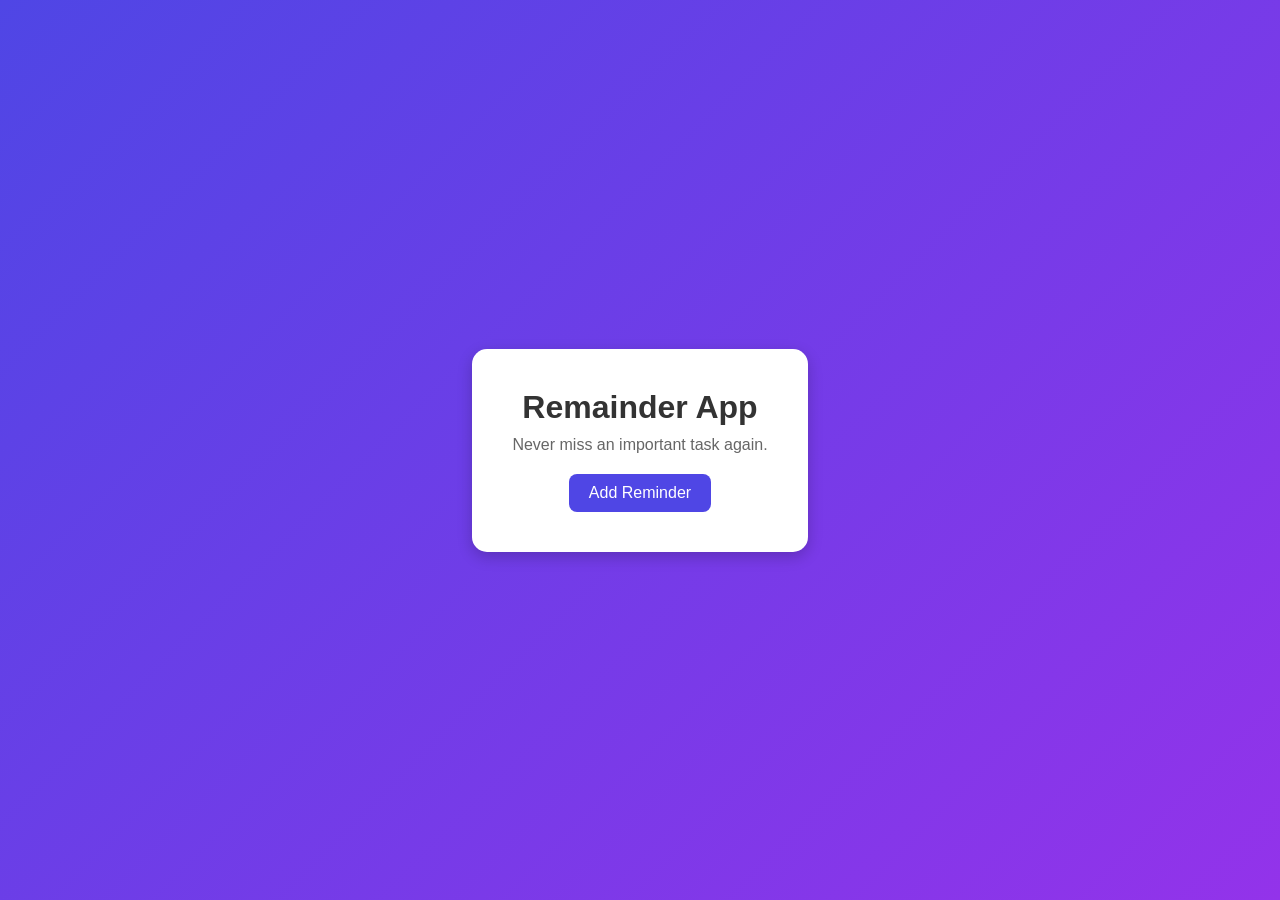
==== index.html @ 1c3fc657 "new:start" ====
<!DOCTYPE html>
<html lang="en">
<head>
    <meta charset="UTF-8">
    <meta name="viewport" content="width=device-width, initial-scale=1.0">
    <title>Remainder</title>
    <link rel="stylesheet" href="style.css">
</head>
<body>

    <div class="container">
        <h1>Remainder App</h1>
        <p>Never miss an important task again.</p>

        <button>Add Reminder</button>
    </div>

</body>
</html>
---- style.css ----
*{
    margin:0;
    padding:0;
    box-sizing:border-box;
    font-family:Arial, sans-serif;
}

body{
    height:100vh;
    display:flex;
    justify-content:center;
    align-items:center;
    background:linear-gradient(135deg,#4f46e5,#9333ea);
}

.container{
    text-align:center;
    background:white;
    padding:40px;
    border-radius:15px;
    box-shadow:0 5px 15px rgba(0,0,0,0.2);
}

h1{
    color:#333;
    margin-bottom:10px;
}

p{
    color:#666;
    margin-bottom:20px;
}

button{
    padding:10px 20px;
    border:none;
    border-radius:8px;
    background:#4f46e5;
    color:white;
    cursor:pointer;
    font-size:16px;
}

button:hover{
    background:#3730a3;
}
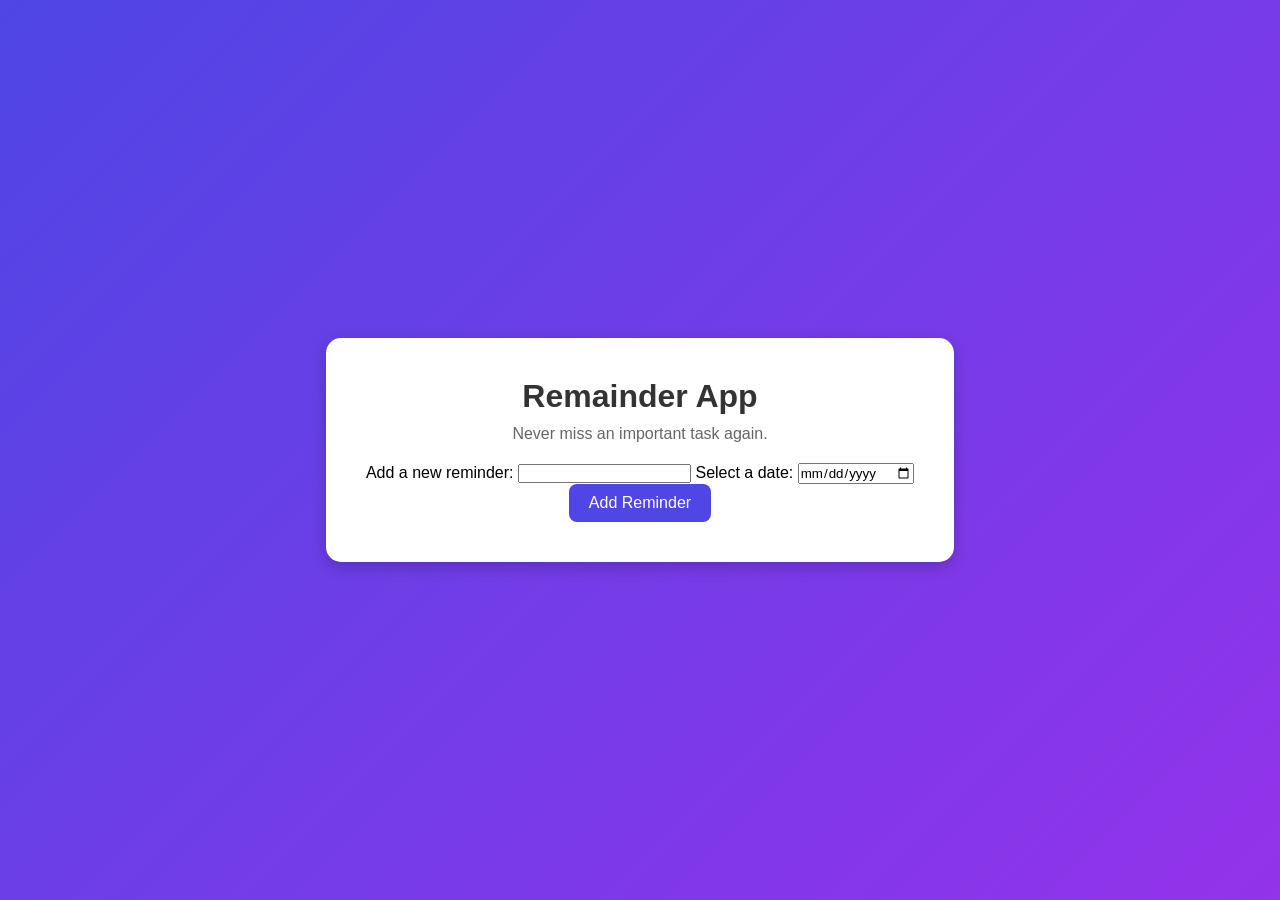
==== commit 26894cbf: "Added input  fields" ====
--- a/index.html
+++ b/index.html
@@ -11,6 +11,13 @@
     <div class="container">
         <h1>Remainder App</h1>
         <p>Never miss an important task again.</p>
+        <div class="input-container">
+            <label for="reminder">Add a new reminder:</label>
+            <input type="text">
+            <label for="date">Select a date:</label>
+            <input type="date">
+        </div>  
+
 
         <button>Add Reminder</button>
     </div>
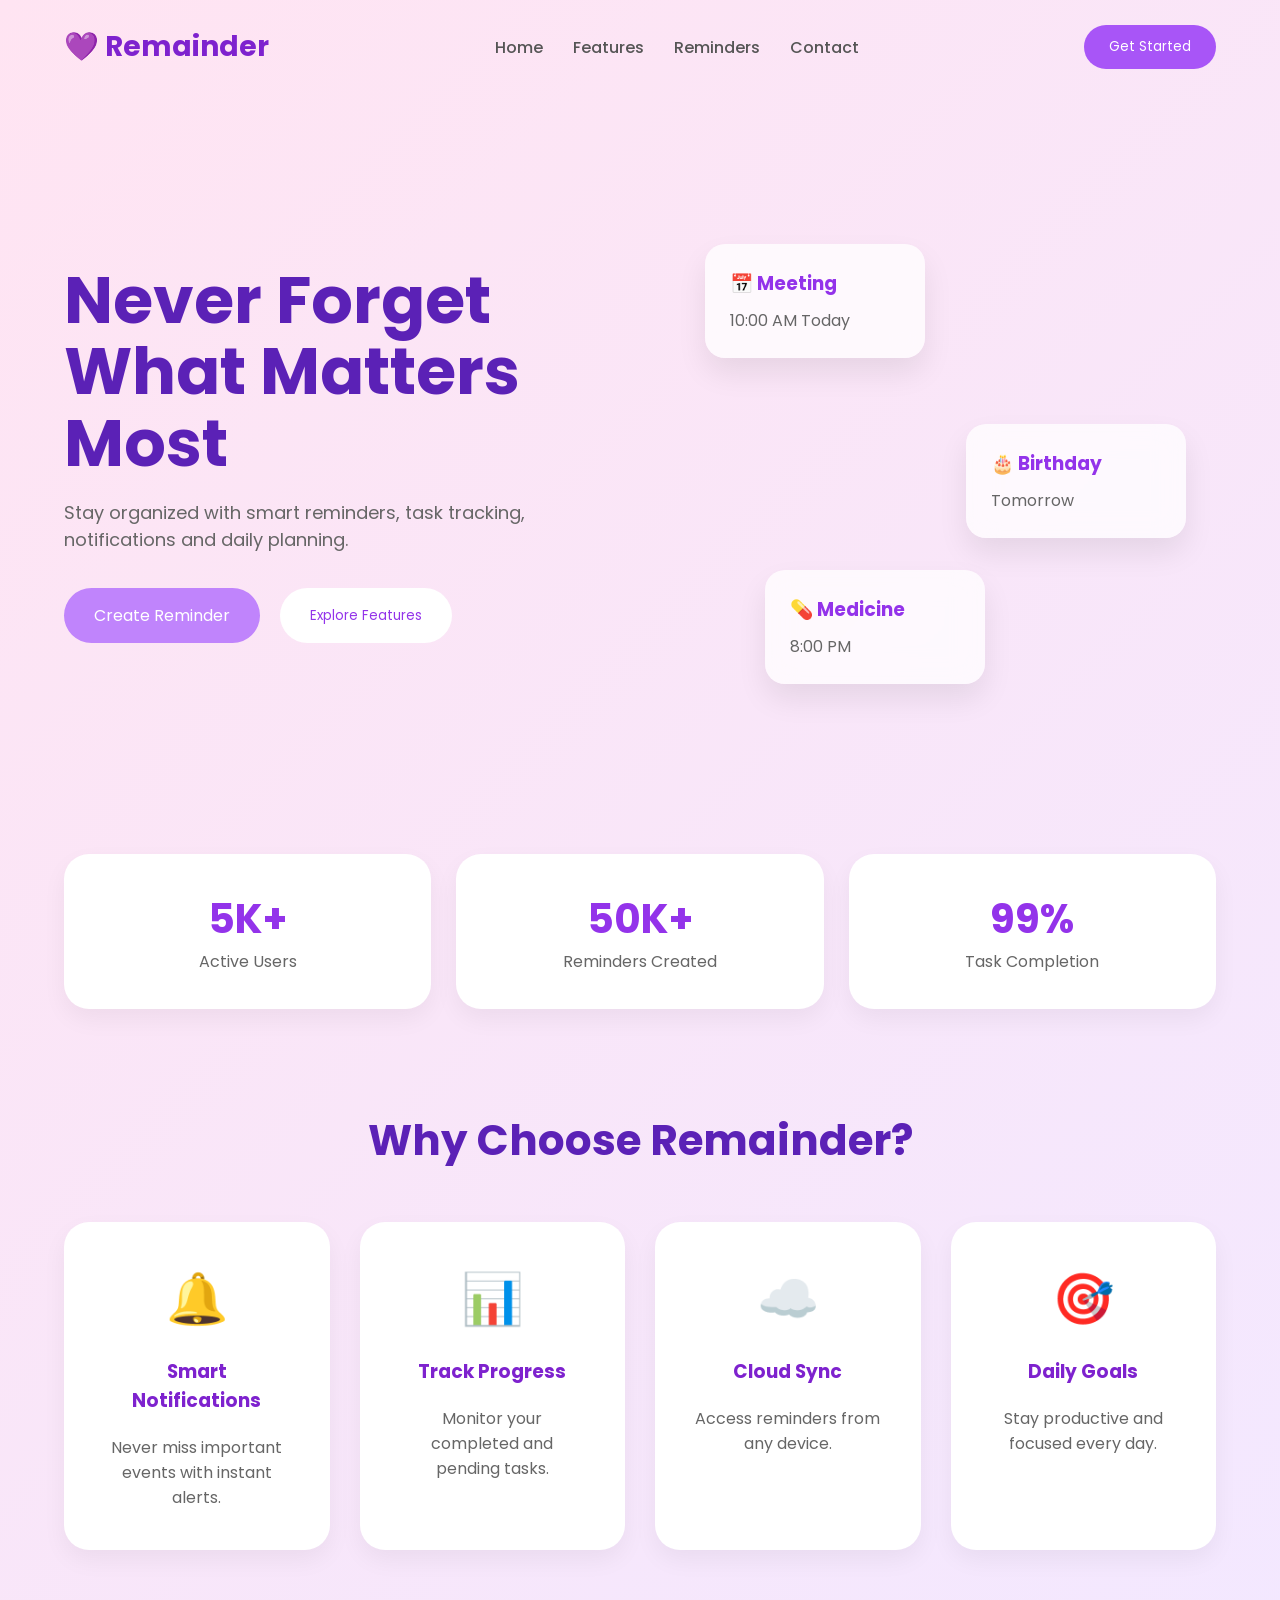
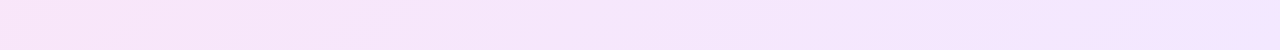
==== commit a7be1e1c: "Added Home Files" ====
--- a/index.html
+++ b/index.html
@@ -3,24 +3,130 @@
 <head>
     <meta charset="UTF-8">
     <meta name="viewport" content="width=device-width, initial-scale=1.0">
-    <title>Remainder</title>
-    <link rel="stylesheet" href="style.css">
+    <title>Remainder - Never Miss Anything</title>
+    <link rel="stylesheet" href="css/index.css">
+
+    <link href="https://fonts.googleapis.com/css2?family=Poppins:wght@300;400;500;600;700&display=swap" rel="stylesheet">
 </head>
 <body>
 
-    <div class="container">
-        <h1>Remainder App</h1>
-        <p>Never miss an important task again.</p>
-        <div class="input-container">
-            <label for="reminder">Add a new reminder:</label>
-            <input type="text">
-            <label for="date">Select a date:</label>
-            <input type="date">
-        </div>  
+    <nav class="navbar">
+        <div class="logo">
+            💜 Remainder
+        </div>
 
+        <div class="nav-links">
+            <a href="#">Home</a>
+            <a href="#">Features</a>
+            <a href="#">Reminders</a>
+            <a href="#">Contact</a>
+        </div>
 
-        <button>Add Reminder</button>
-    </div>
+        <button class="login-btn">Get Started</button>
+    </nav>
+
+    <section class="hero">
+
+        <div class="hero-text">
+            <h1>Never Forget<br>What Matters Most</h1>
+
+            <p>
+                Stay organized with smart reminders,
+                task tracking, notifications and daily planning.
+            </p>
+
+            <div class="hero-buttons">
+                <button class="primary-btn" onclick="window.location.href='login.html'">
+                    Create Reminder
+                </button>
+
+                <button class="secondary-btn">
+                    Explore Features
+                </button>
+            </div>
+        </div>
+
+        <div class="hero-image">
+
+            <div class="floating-card card1">
+                <h3>📅 Meeting</h3>
+                <p>10:00 AM Today</p>
+            </div>
+
+            <div class="floating-card card2">
+                <h3>🎂 Birthday</h3>
+                <p>Tomorrow</p>
+            </div>
+
+            <div class="floating-card card3">
+                <h3>💊 Medicine</h3>
+                <p>8:00 PM</p>
+            </div>
+
+        </div>
+
+    </section>
+
+    <section class="stats">
+
+        <div class="stat-card">
+            <h2>5K+</h2>
+            <p>Active Users</p>
+        </div>
+
+        <div class="stat-card">
+            <h2>50K+</h2>
+            <p>Reminders Created</p>
+        </div>
+
+        <div class="stat-card">
+            <h2>99%</h2>
+            <p>Task Completion</p>
+        </div>
+
+    </section>
+
+    <section class="features">
+
+        <h2>Why Choose Remainder?</h2>
+
+        <div class="feature-grid">
+
+            <div class="feature-card">
+                <span>🔔</span>
+                <h3>Smart Notifications</h3>
+                <p>
+                    Never miss important events with instant alerts.
+                </p>
+            </div>
+
+            <div class="feature-card">
+                <span>📊</span>
+                <h3>Track Progress</h3>
+                <p>
+                    Monitor your completed and pending tasks.
+                </p>
+            </div>
+
+            <div class="feature-card">
+                <span>☁️</span>
+                <h3>Cloud Sync</h3>
+                <p>
+                    Access reminders from any device.
+                </p>
+            </div>
+
+            <div class="feature-card">
+                <span>🎯</span>
+                <h3>Daily Goals</h3>
+                <p>
+                    Stay productive and focused every day.
+                </p>
+            </div>
+
+        </div>
+
+    </section>
 
 </body>
 </html>
--- a/css/index.css
+++ b/css/index.css
@@ -0,0 +1,309 @@
+*{
+    margin:0;
+    padding:0;
+    box-sizing:border-box;
+    font-family:'Poppins',sans-serif;
+}
+
+body{
+    background:linear-gradient(
+        135deg,
+        #ffe4f2,
+        #f3e8ff
+    );
+    min-height:100vh;
+    overflow-x:hidden;
+}
+
+/* NAVBAR */
+
+.navbar{
+    width:90%;
+    margin:auto;
+    padding:25px 0;
+
+    display:flex;
+    justify-content:space-between;
+    align-items:center;
+}
+
+.logo{
+    font-size:28px;
+    font-weight:700;
+    color:#7e22ce;
+}
+
+.nav-links{
+    display:flex;
+    gap:30px;
+}
+
+.nav-links a{
+    text-decoration:none;
+    color:#555;
+    font-weight:500;
+    transition:.3s;
+}
+
+.nav-links a:hover{
+    color:#a855f7;
+}
+
+.login-btn{
+    border:none;
+    background:#a855f7;
+    color:white;
+    padding:12px 25px;
+    border-radius:30px;
+    cursor:pointer;
+    transition:.3s;
+}
+
+.login-btn:hover{
+    transform:translateY(-3px);
+    box-shadow:0 10px 20px rgba(168,85,247,.3);
+}
+
+/* HERO */
+
+.hero{
+    width:90%;
+    margin:auto;
+    min-height:80vh;
+
+    display:flex;
+    justify-content:space-between;
+    align-items:center;
+    gap:50px;
+}
+
+.hero-text{
+    flex:1;
+}
+
+.hero-text h1{
+    font-size:65px;
+    line-height:1.1;
+    color:#5b21b6;
+}
+
+.hero-text p{
+    margin-top:20px;
+    font-size:18px;
+    color:#666;
+    max-width:550px;
+}
+
+.hero-buttons{
+    margin-top:35px;
+    display:flex;
+    gap:20px;
+}
+
+.primary-btn{
+    background:#c084fc;
+    color:white;
+    border:none;
+    padding:15px 30px;
+    border-radius:40px;
+    cursor:pointer;
+    font-size:16px;
+    transition:.3s;
+}
+
+.primary-btn:hover{
+    transform:translateY(-5px);
+    box-shadow:0 15px 30px rgba(192,132,252,.4);
+}
+
+.secondary-btn{
+    background:white;
+    color:#9333ea;
+    border:none;
+    padding:15px 30px;
+    border-radius:40px;
+    cursor:pointer;
+    transition:.3s;
+}
+
+.secondary-btn:hover{
+    transform:translateY(-5px);
+}
+
+/* HERO IMAGE */
+
+.hero-image{
+    flex:1;
+    position:relative;
+    height:500px;
+}
+
+.floating-card{
+    position:absolute;
+    width:220px;
+    padding:25px;
+
+    background:rgba(255,255,255,.75);
+    backdrop-filter:blur(15px);
+
+    border-radius:20px;
+    box-shadow:0 15px 30px rgba(0,0,0,.08);
+
+    animation:float 4s ease-in-out infinite;
+    transition:.3s;
+}
+
+.floating-card:hover{
+    transform:scale(1.08);
+}
+
+.card1{
+    top:40px;
+    left:40px;
+}
+
+.card2{
+    top:220px;
+    right:30px;
+    animation-delay:1s;
+}
+
+.card3{
+    bottom:20px;
+    left:100px;
+    animation-delay:2s;
+}
+
+.floating-card h3{
+    color:#9333ea;
+    margin-bottom:10px;
+}
+
+.floating-card p{
+    color:#666;
+}
+
+@keyframes float{
+    0%,100%{
+        transform:translateY(0px);
+    }
+
+    50%{
+        transform:translateY(-20px);
+    }
+}
+
+/* STATS */
+
+.stats{
+    width:90%;
+    margin:40px auto;
+
+    display:grid;
+    grid-template-columns:repeat(auto-fit,minmax(250px,1fr));
+    gap:25px;
+}
+
+.stat-card{
+    background:white;
+    padding:35px;
+    border-radius:25px;
+    text-align:center;
+
+    transition:.3s;
+    box-shadow:0 10px 25px rgba(0,0,0,.05);
+}
+
+.stat-card:hover{
+    transform:translateY(-10px);
+}
+
+.stat-card h2{
+    color:#9333ea;
+    font-size:40px;
+}
+
+.stat-card p{
+    color:#666;
+}
+
+/* FEATURES */
+
+.features{
+    width:90%;
+    margin:100px auto;
+    text-align:center;
+}
+
+.features h2{
+    font-size:42px;
+    color:#5b21b6;
+    margin-bottom:50px;
+}
+
+.feature-grid{
+    display:grid;
+    grid-template-columns:repeat(auto-fit,minmax(250px,1fr));
+    gap:30px;
+}
+
+.feature-card{
+    background:white;
+    padding:40px;
+    border-radius:25px;
+
+    transition:.4s;
+    box-shadow:0 10px 25px rgba(0,0,0,.05);
+}
+
+.feature-card:hover{
+    transform:translateY(-10px);
+    box-shadow:0 20px 35px rgba(168,85,247,.15);
+}
+
+.feature-card span{
+    font-size:50px;
+}
+
+.feature-card h3{
+    margin:20px 0;
+    color:#7e22ce;
+}
+
+.feature-card p{
+    color:#666;
+}
+
+/* RESPONSIVE */
+
+@media(max-width:900px){
+
+    .navbar{
+        flex-direction:column;
+        gap:20px;
+    }
+
+    .hero{
+        flex-direction:column;
+        text-align:center;
+        padding-top:40px;
+    }
+
+    .hero-text h1{
+        font-size:45px;
+    }
+
+    .hero-buttons{
+        justify-content:center;
+        flex-wrap:wrap;
+    }
+
+    .hero-image{
+        width:100%;
+        height:450px;
+    }
+
+    .floating-card{
+        width:180px;
+    }
+}
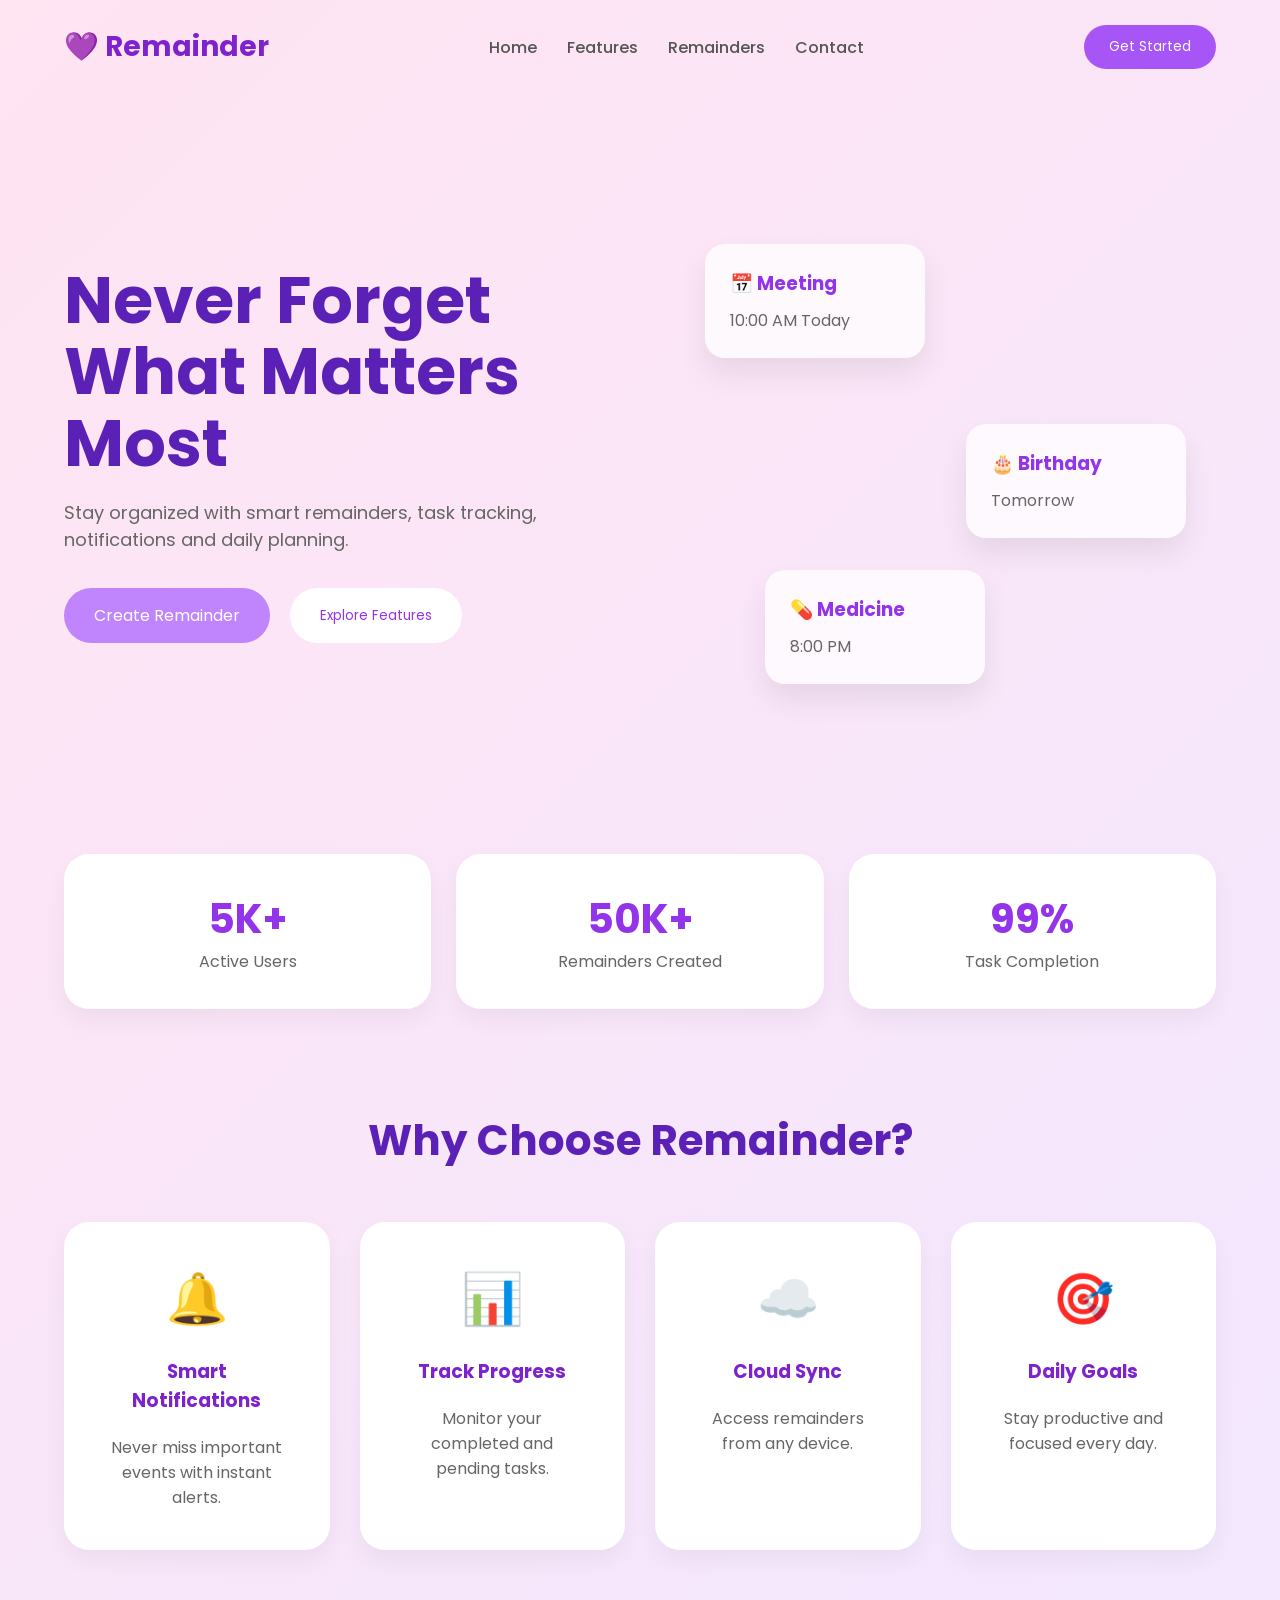
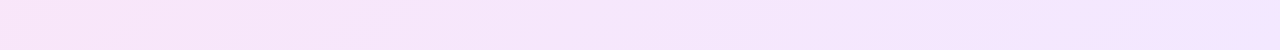
==== commit cfe3164c: "Addded register page" ====
--- a/index.html
+++ b/index.html
@@ -18,7 +18,7 @@
         <div class="nav-links">
             <a href="#">Home</a>
             <a href="#">Features</a>
-            <a href="#">Reminders</a>
+            <a href="#">Remainders</a>
             <a href="#">Contact</a>
         </div>
 
@@ -31,13 +31,13 @@
             <h1>Never Forget<br>What Matters Most</h1>
 
             <p>
-                Stay organized with smart reminders,
+                Stay organized with smart remainders,
                 task tracking, notifications and daily planning.
             </p>
 
             <div class="hero-buttons">
                 <button class="primary-btn" onclick="window.location.href='login.html'">
-                    Create Reminder
+                    Create Remainder
                 </button>
 
                 <button class="secondary-btn">
@@ -76,7 +76,7 @@
 
         <div class="stat-card">
             <h2>50K+</h2>
-            <p>Reminders Created</p>
+            <p>Remainders Created</p>
         </div>
 
         <div class="stat-card">
@@ -112,7 +112,7 @@
                 <span>☁️</span>
                 <h3>Cloud Sync</h3>
                 <p>
-                    Access reminders from any device.
+                    Access remainders from any device.
                 </p>
             </div>
 
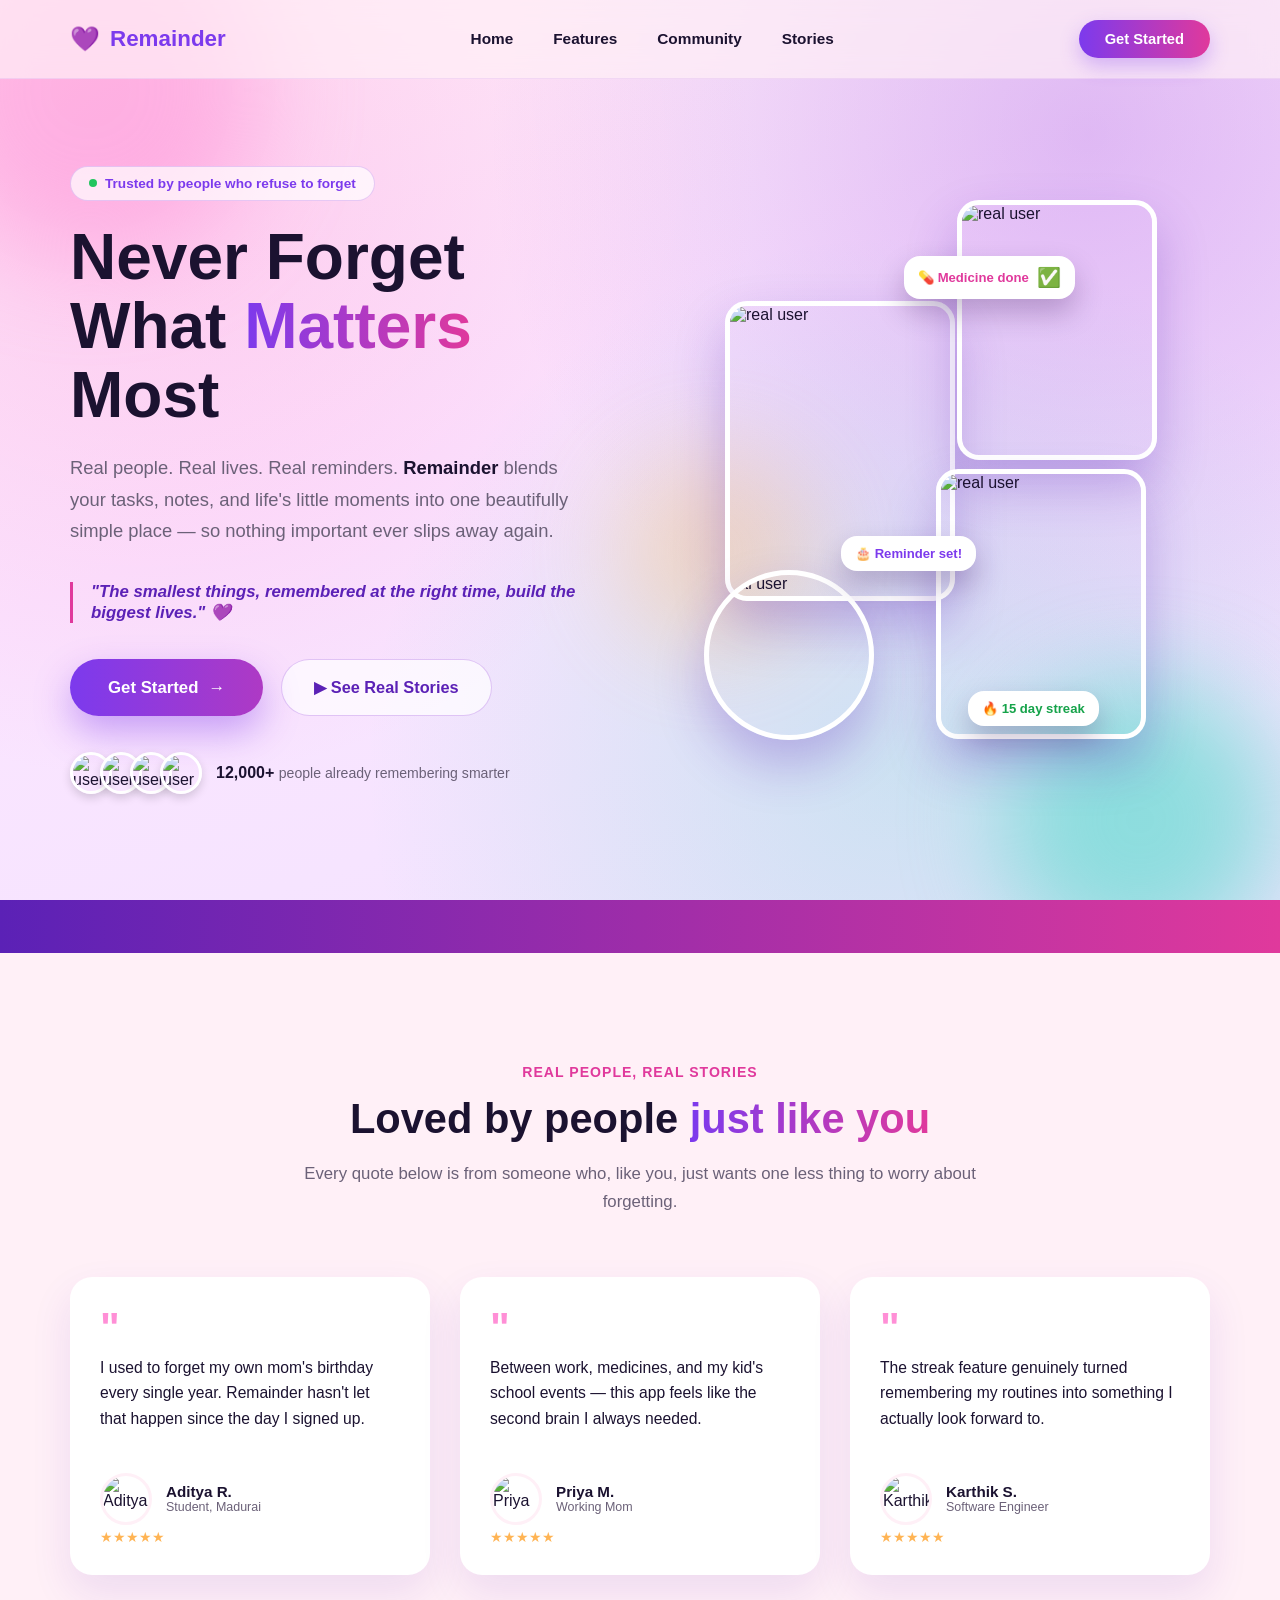
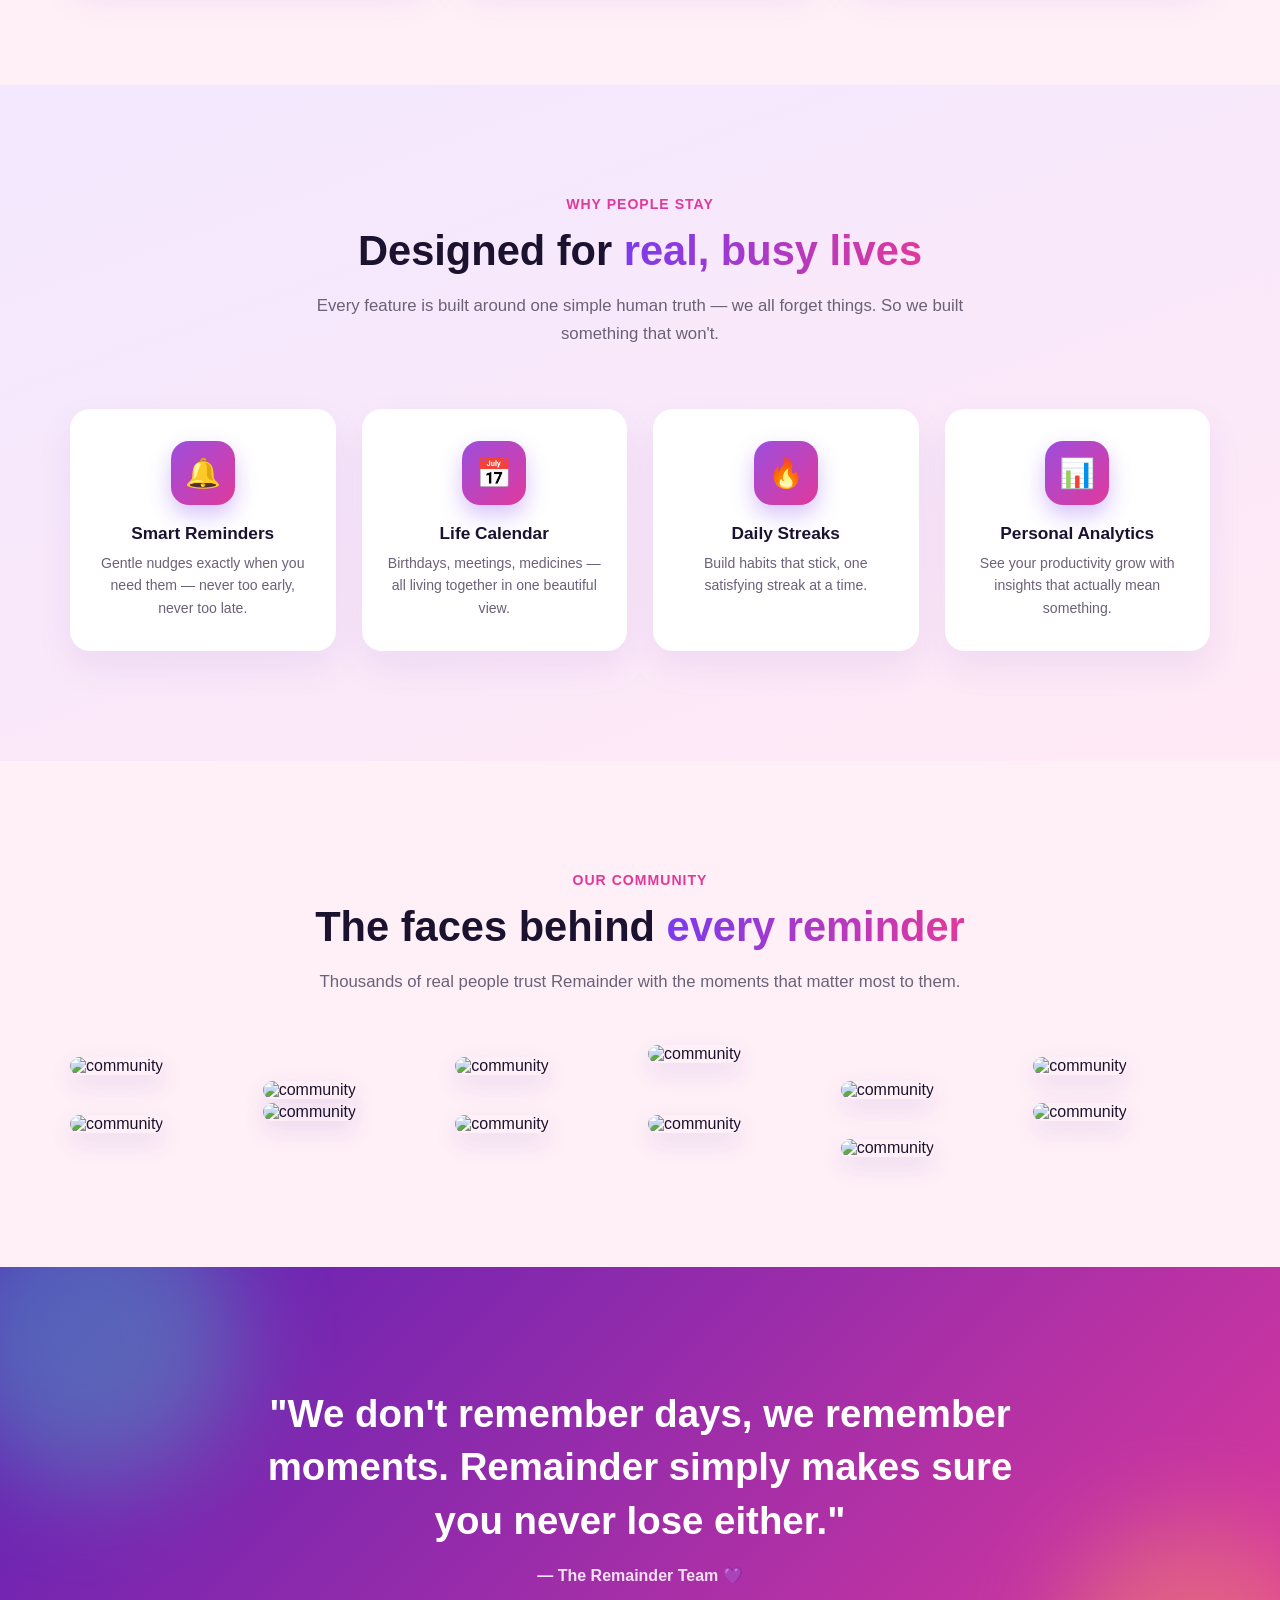
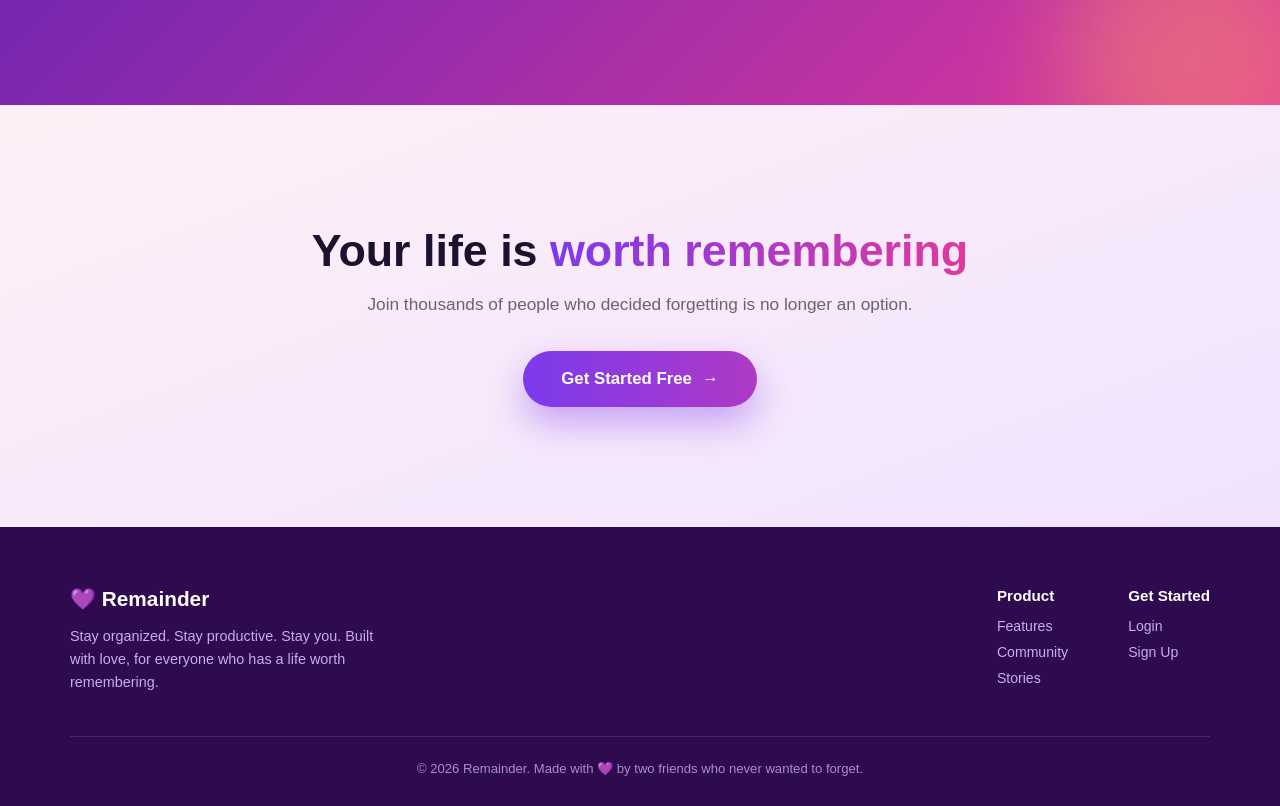
==== commit 2fc84289: "Feat:Ultra effect to the index page" ====
--- a/index.html
+++ b/index.html
@@ -1,132 +1,619 @@
 <!DOCTYPE html>
 <html lang="en">
 <head>
-    <meta charset="UTF-8">
-    <meta name="viewport" content="width=device-width, initial-scale=1.0">
-    <title>Remainder - Never Miss Anything</title>
-    <link rel="stylesheet" href="css/index.css">
-
-    <link href="https://fonts.googleapis.com/css2?family=Poppins:wght@300;400;500;600;700&display=swap" rel="stylesheet">
+<meta charset="UTF-8">
+<title>Remainder — Never Forget What Matters</title>
+<meta name="viewport" content="width=device-width, initial-scale=1.0">
+<style>
+  :root{
+    --violet-900:#2e0a4f;
+    --violet-700:#5b21b6;
+    --violet-600:#7c3aed;
+    --violet-500:#9d4edd;
+    --magenta-500:#e0399c;
+    --magenta-300:#ff8fd6;
+    --amber-400:#ffb454;
+    --teal-400:#3ed8c4;
+    --pink-bg:#fff0f7;
+    --ink:#1b1230;
+    --grey:#6b6178;
+  }
+  *{margin:0;padding:0;box-sizing:border-box;}
+  html{scroll-behavior:smooth;}
+  body{
+    font-family:'Poppins','Segoe UI',sans-serif;
+    background:var(--pink-bg);
+    color:var(--ink);
+    overflow-x:hidden;
+  }
+
+  /* ============ NAVBAR ============ */
+  nav{
+    position:fixed; top:0; left:0; right:0; z-index:100;
+    display:flex; align-items:center; justify-content:space-between;
+    padding:20px 70px;
+    backdrop-filter:blur(14px);
+    background:rgba(255,240,247,0.7);
+    border-bottom:1px solid rgba(157,78,221,0.12);
+    transition:padding .3s ease, box-shadow .3s ease;
+  }
+  .nav-logo{display:flex; align-items:center; gap:10px; font-size:1.4rem; font-weight:900; color:var(--violet-600);}
+  .nav-logo .heart{font-size:1.5rem; animation:heartbeat 1.7s ease-in-out infinite;}
+  @keyframes heartbeat{
+    0%,100%{transform:scale(1);} 15%{transform:scale(1.25) rotate(-4deg);}
+    30%{transform:scale(0.94);} 45%{transform:scale(1.15) rotate(3deg);} 60%{transform:scale(1);}
+  }
+  .nav-links{display:flex; gap:40px; font-weight:600; color:var(--ink); font-size:0.96rem;}
+  .nav-links a{text-decoration:none; color:inherit; position:relative; transition:color .2s ease;}
+  .nav-links a::after{
+    content:''; position:absolute; left:0; bottom:-6px; width:0%; height:2px;
+    background:linear-gradient(90deg,var(--violet-600),var(--magenta-500)); transition:width .3s ease;
+  }
+  .nav-links a:hover{color:var(--violet-600);}
+  .nav-links a:hover::after{width:100%;}
+  .nav-cta{
+    padding:11px 26px; border:none; border-radius:30px; cursor:pointer;
+    background:linear-gradient(90deg,var(--violet-600),var(--magenta-500));
+    color:#fff; font-weight:700; font-size:0.92rem;
+    box-shadow:0 8px 20px rgba(124,58,237,0.3);
+    transition:transform .2s ease, box-shadow .2s ease;
+  }
+  .nav-cta:hover{transform:translateY(-2px) scale(1.04); box-shadow:0 12px 26px rgba(224,57,156,0.4);}
+
+  /* ============ HERO ============ */
+  .hero{
+    position:relative;
+    min-height:100vh;
+    display:flex; align-items:center;
+    padding:160px 70px 100px;
+    overflow:hidden;
+    background:
+      radial-gradient(circle at 12% 20%, rgba(255,143,214,0.35), transparent 45%),
+      radial-gradient(circle at 85% 15%, rgba(157,78,221,0.3), transparent 45%),
+      radial-gradient(circle at 70% 85%, rgba(62,216,196,0.22), transparent 45%),
+      linear-gradient(160deg,#fff0f7 0%, #fbe5ff 45%, #f1e3ff 100%);
+  }
+
+  .blob{position:absolute; border-radius:50%; filter:blur(50px); opacity:.5; pointer-events:none; animation:driftBig 16s ease-in-out infinite;}
+  .blob1{width:340px;height:340px; background:var(--magenta-300); top:-80px; left:-80px;}
+  .blob2{width:280px;height:280px; background:var(--teal-400); bottom:-60px; right:0; animation-delay:3s;}
+  .blob3{width:200px;height:200px; background:var(--amber-400); top:50%; left:48%; opacity:.3; animation-delay:6s;}
+  @keyframes driftBig{0%,100%{transform:translate(0,0) scale(1);} 50%{transform:translate(30px,-26px) scale(1.1);}}
+
+  .hero-grid{
+    display:grid; grid-template-columns:1.05fr 1fr; gap:60px; align-items:center;
+    width:100%; position:relative; z-index:3;
+  }
+
+  .eyebrow{
+    display:inline-flex; align-items:center; gap:8px;
+    background:rgba(255,255,255,0.7); border:1px solid rgba(157,78,221,0.25);
+    padding:9px 18px; border-radius:30px; font-weight:700; font-size:0.85rem; color:var(--violet-600);
+    margin-bottom:22px; opacity:0; animation:fadeUp .7s ease forwards .15s;
+  }
+  .eyebrow .dot{width:8px;height:8px;border-radius:50%; background:#22c55e; animation:pulseDot 1.6s ease-out infinite;}
+  @keyframes pulseDot{0%{box-shadow:0 0 0 0 rgba(34,197,94,.6);} 70%{box-shadow:0 0 0 9px rgba(34,197,94,0);} 100%{box-shadow:0 0 0 0 rgba(34,197,94,0);}}
+
+  .hero h1{
+    font-size:4rem; font-weight:900; line-height:1.08; margin-bottom:22px;
+    opacity:0; animation:fadeUp .7s ease forwards .3s;
+  }
+  .hero h1 .grad{
+    background:linear-gradient(90deg,var(--violet-600),var(--magenta-500),var(--amber-400));
+    background-size:200% auto;
+    -webkit-background-clip:text; background-clip:text; color:transparent;
+    animation:shine 5s linear infinite;
+  }
+  @keyframes shine{to{background-position:200% center;}}
+
+  @keyframes fadeUp{from{opacity:0; transform:translateY(22px);} to{opacity:1; transform:translateY(0);}}
+
+  .hero p.lead{
+    font-size:1.15rem; color:var(--grey); line-height:1.7; max-width:520px; margin-bottom:36px;
+    opacity:0; animation:fadeUp .7s ease forwards .45s;
+  }
+  .hero p.lead b{color:var(--ink);}
+
+  .hero-quote{
+    font-size:1.05rem; font-style:italic; color:var(--violet-700); font-weight:600;
+    margin-bottom:36px; padding-left:18px; border-left:3px solid var(--magenta-500);
+    opacity:0; animation:fadeUp .7s ease forwards .55s;
+  }
+
+  .cta-row{display:flex; gap:18px; flex-wrap:wrap; opacity:0; animation:fadeUp .7s ease forwards .65s;}
+
+  .btn-primary{
+    position:relative; overflow:hidden;
+    padding:18px 38px; border:none; border-radius:50px; cursor:pointer;
+    background:linear-gradient(90deg,var(--violet-600),var(--magenta-500));
+    background-size:200% 100%; background-position:0% 0%;
+    color:#fff; font-weight:800; font-size:1.05rem;
+    box-shadow:0 16px 36px rgba(124,58,237,0.4);
+    transition:background-position .5s ease, transform .2s ease, box-shadow .3s ease;
+    display:inline-flex; align-items:center; gap:10px;
+  }
+  .btn-primary:hover{
+    background-position:100% 0%; transform:translateY(-3px) scale(1.03);
+    box-shadow:0 20px 44px rgba(224,57,156,0.48);
+  }
+  .btn-primary .arrow{transition:transform .3s ease;}
+  .btn-primary:hover .arrow{transform:translateX(5px);}
+  .btn-primary .ripple{
+    position:absolute; border-radius:50%; background:rgba(255,255,255,0.5);
+    transform:scale(0); animation:rippleAnim .6s ease-out; pointer-events:none;
+  }
+  @keyframes rippleAnim{to{transform:scale(4); opacity:0;}}
+
+  .btn-secondary{
+    padding:18px 32px; border-radius:50px; cursor:pointer;
+    background:rgba(255,255,255,0.7); border:1.6px solid rgba(157,78,221,0.3);
+    color:var(--violet-700); font-weight:700; font-size:1.02rem;
+    display:inline-flex; align-items:center; gap:8px;
+    transition:all .25s ease;
+  }
+  .btn-secondary:hover{
+    background:#fff; border-color:var(--violet-500); transform:translateY(-3px);
+    box-shadow:0 12px 26px rgba(124,58,237,0.18);
+  }
+
+  .trust-row{
+    display:flex; align-items:center; gap:14px; margin-top:36px;
+    opacity:0; animation:fadeUp .7s ease forwards .8s;
+  }
+  .avatar-stack{display:flex;}
+  .avatar-stack img{
+    width:42px; height:42px; border-radius:50%; border:3px solid #fff;
+    margin-left:-12px; object-fit:cover; box-shadow:0 4px 10px rgba(0,0,0,0.15);
+  }
+  .avatar-stack img:first-child{margin-left:0;}
+  .trust-row .num{font-weight:800; color:var(--ink);}
+  .trust-row .txt{font-size:0.88rem; color:var(--grey);}
+
+  /* ---------- hero visual: floating real-photo cards (instagram-style) ---------- */
+  .hero-visual{position:relative; height:560px;}
+  .float-photo{
+    position:absolute; border-radius:22px; overflow:hidden;
+    box-shadow:0 25px 50px rgba(91,33,182,0.28);
+    border:5px solid #fff;
+    opacity:0;
+  }
+  .float-photo img{width:100%; height:100%; object-fit:cover; display:block;}
+
+  .fp1{ width:230px; height:300px; top:18%; left:8%; animation:popInPhoto .7s ease forwards 0.6s, floatPath1 9s ease-in-out infinite 1.3s; }
+  .fp2{ width:200px; height:260px; top:0%; left:52%; animation:popInPhoto .7s ease forwards 0.9s, floatPath2 10s ease-in-out infinite 1.6s; }
+  .fp3{ width:210px; height:270px; top:48%; left:48%; animation:popInPhoto .7s ease forwards 1.2s, floatPath3 11s ease-in-out infinite 1.9s; }
+  .fp4{ width:170px; height:170px; top:66%; left:4%; border-radius:50%; animation:popInPhoto .7s ease forwards 1.5s, floatPath4 8s ease-in-out infinite 2.2s; }
+
+  @keyframes popInPhoto{ from{opacity:0; transform:translateY(30px) scale(0.85);} to{opacity:1; transform:translateY(0) scale(1);} }
+  @keyframes floatPath1{0%{transform:translate(0,0) rotate(0deg);} 50%{transform:translate(10px,-18px) rotate(1.5deg);} 100%{transform:translate(0,0) rotate(0deg);}}
+  @keyframes floatPath2{0%{transform:translate(0,0) rotate(0deg);} 50%{transform:translate(-12px,16px) rotate(-2deg);} 100%{transform:translate(0,0) rotate(0deg);}}
+  @keyframes floatPath3{0%{transform:translate(0,0) rotate(0deg);} 50%{transform:translate(14px,14px) rotate(2deg);} 100%{transform:translate(0,0) rotate(0deg);}}
+  @keyframes floatPath4{0%{transform:translate(0,0) rotate(0deg);} 50%{transform:translate(-8px,-14px) rotate(-3deg);} 100%{transform:translate(0,0) rotate(0deg);}}
+
+  .sticker{
+    position:absolute; background:#fff; border-radius:16px; padding:10px 14px;
+    box-shadow:0 14px 28px rgba(46,10,79,0.25); font-weight:700; font-size:0.82rem;
+    display:flex; align-items:center; gap:8px; z-index:5; opacity:0;
+    animation:popInPhoto .6s ease forwards;
+  }
+  .st1{ top:10%; left:42%; animation-delay:1.8s; color:var(--magenta-500); }
+  .st2{ top:60%; left:30%; animation-delay:2.1s; color:var(--violet-600); }
+  .st3{ bottom:6%; left:54%; animation-delay:2.4s; color:#16a34a; }
+  .heartpop{font-size:1.2rem; animation:heartbeat 1.4s ease-in-out infinite;}
+
+  /* ============ MARQUEE STRIP ============ */
+  .marquee-strip{
+    background:linear-gradient(90deg,var(--violet-700),var(--magenta-500));
+    padding:16px 0; overflow:hidden; white-space:nowrap;
+  }
+  .marquee-track{
+    display:inline-block; padding-left:100%;
+    animation:scrollLeft 22s linear infinite;
+    color:#fff; font-weight:700; font-size:1.05rem; letter-spacing:0.5px;
+  }
+  .marquee-track span{margin:0 36px; opacity:0.95;}
+  @keyframes scrollLeft{from{transform:translateX(0);} to{transform:translateX(-100%);}}
+
+  /* ============ SOCIAL PROOF / QUOTE SECTION ============ */
+  .section{padding:110px 70px;}
+  .section-head{text-align:center; max-width:680px; margin:0 auto 60px;}
+  .tag{
+    display:inline-block; color:var(--magenta-500); font-weight:800; font-size:0.88rem;
+    letter-spacing:1px; text-transform:uppercase; margin-bottom:14px;
+  }
+  .section-head h2{font-size:2.6rem; font-weight:900; line-height:1.2; margin-bottom:16px;}
+  .section-head h2 .grad{
+    background:linear-gradient(90deg,var(--violet-600),var(--magenta-500));
+    -webkit-background-clip:text; background-clip:text; color:transparent;
+  }
+  .section-head p{color:var(--grey); font-size:1.05rem; line-height:1.7;}
+
+  .reveal{opacity:0; transform:translateY(30px); transition:opacity .7s ease, transform .7s ease;}
+  .reveal.in{opacity:1; transform:translateY(0);}
+
+  /* testimonial cards with real-feel photos */
+  .testimonial-grid{
+    display:grid; grid-template-columns:repeat(3,1fr); gap:30px;
+  }
+  .t-card{
+    background:#fff; border-radius:22px; padding:30px; position:relative;
+    box-shadow:0 18px 40px rgba(91,33,182,0.1);
+    transition:transform .3s ease, box-shadow .3s ease;
+  }
+  .t-card:hover{transform:translateY(-8px); box-shadow:0 26px 54px rgba(91,33,182,0.2);}
+  .t-card .quote-mark{font-size:2.6rem; color:var(--magenta-300); font-weight:900; line-height:1; margin-bottom:6px;}
+  .t-card p{color:var(--ink); font-size:0.98rem; line-height:1.65; margin-bottom:22px; min-height:96px;}
+  .t-user{display:flex; align-items:center; gap:14px;}
+  .t-user img{width:52px; height:52px; border-radius:50%; object-fit:cover; border:3px solid var(--pink-bg);}
+  .t-user .nm{font-weight:800; font-size:0.95rem;}
+  .t-user .rl{font-size:0.78rem; color:var(--grey);}
+  .t-card .stars{color:var(--amber-400); font-size:0.9rem; margin-top:4px;}
+
+  /* ============ FEATURE STRIP ============ */
+  .feature-strip{
+    background:linear-gradient(160deg,#f3e8ff, #ffe9f5);
+  }
+  .feature-grid{
+    display:grid; grid-template-columns:repeat(4,1fr); gap:26px;
+  }
+  .f-card{
+    background:#fff; border-radius:20px; padding:32px 26px; text-align:center;
+    box-shadow:0 16px 36px rgba(91,33,182,0.08);
+    transition:transform .3s ease, box-shadow .3s ease;
+  }
+  .f-card:hover{transform:translateY(-10px) rotate(-1deg); box-shadow:0 24px 50px rgba(91,33,182,0.18);}
+  .f-icon{
+    width:64px;height:64px; border-radius:18px; display:flex; align-items:center; justify-content:center;
+    font-size:1.8rem; margin:0 auto 18px;
+    background:linear-gradient(135deg,var(--violet-500),var(--magenta-500));
+    box-shadow:0 10px 22px rgba(124,58,237,0.3);
+  }
+  .f-card h3{font-size:1.08rem; font-weight:800; margin-bottom:8px;}
+  .f-card p{font-size:0.88rem; color:var(--grey); line-height:1.6;}
+
+  /* ============ COMMUNITY PHOTO WALL ============ */
+  .wall-section{position:relative; overflow:hidden;}
+  .wall-grid{
+    display:grid; grid-template-columns:repeat(6,1fr); gap:16px;
+  }
+  .wall-grid img{
+    width:100%; height:160px; object-fit:cover; border-radius:16px;
+    box-shadow:0 10px 24px rgba(91,33,182,0.12);
+    transition:transform .35s ease, box-shadow .35s ease, filter .35s ease;
+    filter:saturate(0.95);
+  }
+  .wall-grid img:hover{transform:scale(1.06) rotate(-1deg); box-shadow:0 18px 36px rgba(91,33,182,0.28); filter:saturate(1.15);}
+  .wall-grid > div:nth-child(3n+2){margin-top:24px;}
+  .wall-grid > div:nth-child(4n){margin-top:-12px;}
+
+  /* ============ BIG QUOTE ============ */
+  .big-quote{
+    text-align:center; padding:120px 70px;
+    background:linear-gradient(135deg,var(--violet-700),var(--magenta-500));
+    position:relative; overflow:hidden;
+  }
+  .big-quote::before, .big-quote::after{
+    content:''; position:absolute; border-radius:50%; filter:blur(50px); opacity:.35;
+  }
+  .big-quote::before{width:300px;height:300px; background:var(--teal-400); top:-80px; left:-60px;}
+  .big-quote::after{width:260px;height:260px; background:var(--amber-400); bottom:-80px; right:-40px;}
+  .big-quote h2{
+    color:#fff; font-size:2.4rem; font-weight:800; max-width:780px; margin:0 auto 18px;
+    line-height:1.4; position:relative; z-index:2;
+  }
+  .big-quote .by{color:rgba(255,255,255,0.85); font-weight:600; position:relative; z-index:2;}
+
+  /* ============ FINAL CTA ============ */
+  .final-cta{
+    text-align:center; padding:120px 70px;
+    background:linear-gradient(160deg,#fff0f7,#f1e3ff);
+    position:relative;
+  }
+  .final-cta h2{font-size:2.8rem; font-weight:900; margin-bottom:18px;}
+  .final-cta h2 .grad{
+    background:linear-gradient(90deg,var(--violet-600),var(--magenta-500));
+    -webkit-background-clip:text; background-clip:text; color:transparent;
+  }
+  .final-cta p{color:var(--grey); font-size:1.08rem; margin-bottom:36px;}
+
+  /* ============ FOOTER ============ */
+  footer{
+    background:var(--violet-900); color:#e9d8ff; padding:60px 70px 30px;
+  }
+  .footer-top{
+    display:flex; justify-content:space-between; flex-wrap:wrap; gap:40px; margin-bottom:40px;
+  }
+  .footer-logo{display:flex; align-items:center; gap:10px; font-size:1.3rem; font-weight:900; color:#fff; margin-bottom:14px;}
+  .footer-top p{max-width:320px; color:#c8aee6; font-size:0.9rem; line-height:1.6;}
+  .footer-cols{display:flex; gap:60px;}
+  .footer-col h4{color:#fff; font-size:0.95rem; margin-bottom:14px;}
+  .footer-col a{display:block; color:#c8aee6; text-decoration:none; font-size:0.88rem; margin-bottom:10px; transition:color .2s;}
+  .footer-col a:hover{color:#fff;}
+  .footer-bottom{
+    border-top:1px solid rgba(255,255,255,0.12); padding-top:24px;
+    text-align:center; font-size:0.82rem; color:#a98ec9;
+  }
+
+  /* scroll-to-top floating heart button */
+  .fab{
+    position:fixed; bottom:30px; right:30px; width:54px; height:54px; border-radius:50%;
+    background:linear-gradient(135deg,var(--violet-600),var(--magenta-500));
+    display:flex; align-items:center; justify-content:center; color:#fff; font-size:1.3rem;
+    cursor:pointer; box-shadow:0 14px 30px rgba(124,58,237,0.4); z-index:60;
+    opacity:0; pointer-events:none; transition:opacity .3s ease, transform .2s ease;
+  }
+  .fab.show{opacity:1; pointer-events:auto;}
+  .fab:hover{transform:translateY(-4px) scale(1.08);}
+
+  @media (max-width:1000px){
+    nav{padding:16px 30px;}
+    .nav-links{display:none;}
+    .hero{padding:140px 30px 80px;}
+    .hero-grid{grid-template-columns:1fr; gap:80px;}
+    .hero h1{font-size:2.6rem;}
+    .hero-visual{height:420px;}
+    .section{padding:80px 30px;}
+    .testimonial-grid{grid-template-columns:1fr;}
+    .feature-grid{grid-template-columns:repeat(2,1fr);}
+    .wall-grid{grid-template-columns:repeat(3,1fr);}
+    .footer-top{flex-direction:column;}
+  }
+</style>
 </head>
 <body>
 
-    <nav class="navbar">
-        <div class="logo">
-            💜 Remainder
+  <!-- NAVBAR -->
+  <nav>
+    <div class="nav-logo"><span class="heart">💜</span> Remainder</div>
+    <div class="nav-links">
+      <a href="#home">Home</a>
+      <a href="#features">Features</a>
+      <a href="#community">Community</a>
+      <a href="#stories">Stories</a>
+    </div>
+    <button class="nav-cta" onclick="window.location.href='login.html'">Get Started</button>
+  </nav>
+
+  <!-- HERO -->
+  <section class="hero" id="home">
+    <div class="blob blob1"></div>
+    <div class="blob blob2"></div>
+    <div class="blob blob3"></div>
+
+    <div class="hero-grid">
+      <div>
+        <div class="eyebrow"><span class="dot"></span> Trusted by people who refuse to forget</div>
+        <h1>Never Forget<br>What <span class="grad">Matters</span> Most</h1>
+        <p class="lead">Real people. Real lives. Real reminders. <b>Remainder</b> blends your tasks, notes, and life's little moments into one beautifully simple place — so nothing important ever slips away again.</p>
+        <p class="hero-quote">"The smallest things, remembered at the right time, build the biggest lives." 💜</p>
+
+        <div class="cta-row">
+          <button class="btn-primary" id="getStartedBtn">Get Started <span class="arrow">→</span></button>
+          <button class="btn-secondary" onclick="document.getElementById('stories').scrollIntoView({behavior:'smooth'})">▶ See Real Stories</button>
         </div>
 
-        <div class="nav-links">
-            <a href="#">Home</a>
-            <a href="#">Features</a>
-            <a href="#">Remainders</a>
-            <a href="#">Contact</a>
+        <div class="trust-row">
+          <div class="avatar-stack">
+            <img src="https://i.pravatar.cc/100?img=47" alt="user">
+            <img src="https://i.pravatar.cc/100?img=12" alt="user">
+            <img src="https://i.pravatar.cc/100?img=33" alt="user">
+            <img src="https://i.pravatar.cc/100?img=5" alt="user">
+          </div>
+          <div><span class="num">12,000+</span> <span class="txt">people already remembering smarter</span></div>
         </div>
-
-        <button class="login-btn">Get Started</button>
-    </nav>
-
-    <section class="hero">
-
-        <div class="hero-text">
-            <h1>Never Forget<br>What Matters Most</h1>
-
-            <p>
-                Stay organized with smart remainders,
-                task tracking, notifications and daily planning.
-            </p>
-
-            <div class="hero-buttons">
-                <button class="primary-btn" onclick="window.location.href='login.html'">
-                    Create Remainder
-                </button>
-
-                <button class="secondary-btn">
-                    Explore Features
-                </button>
-            </div>
+      </div>
+
+      <div class="hero-visual">
+        <div class="float-photo fp1"><img src="https://i.pravatar.cc/400?img=44" alt="real user"></div>
+        <div class="float-photo fp2"><img src="https://i.pravatar.cc/400?img=68" alt="real user"></div>
+        <div class="float-photo fp3"><img src="https://i.pravatar.cc/400?img=25" alt="real user"></div>
+        <div class="float-photo fp4"><img src="https://i.pravatar.cc/300?img=9" alt="real user"></div>
+
+        <div class="sticker st1">💊 Medicine done <span class="heartpop">✅</span></div>
+        <div class="sticker st2">🎂 Reminder set!</div>
+        <div class="sticker st3">🔥 15 day streak</div>
+      </div>
+    </div>
+  </section>
+
+  <!-- MARQUEE -->
+  <div class="marquee-strip">
+    <div class="marquee-track">
+      <span>💜 NEVER MISS A MOMENT</span>
+      <span>✅ STAY ON TOP OF EVERYTHING</span>
+      <span>🔔 SMART REMINDERS, REAL LIFE</span>
+      <span>🌸 BUILT WITH LOVE, BY FRIENDS</span>
+      <span>💜 NEVER MISS A MOMENT</span>
+      <span>✅ STAY ON TOP OF EVERYTHING</span>
+      <span>🔔 SMART REMINDERS, REAL LIFE</span>
+      <span>🌸 BUILT WITH LOVE, BY FRIENDS</span>
+    </div>
+  </div>
+
+  <!-- TESTIMONIALS -->
+  <section class="section" id="stories">
+    <div class="section-head reveal">
+      <span class="tag">Real People, Real Stories</span>
+      <h2>Loved by people <span class="grad">just like you</span></h2>
+      <p>Every quote below is from someone who, like you, just wants one less thing to worry about forgetting.</p>
+    </div>
+
+    <div class="testimonial-grid">
+      <div class="t-card reveal">
+        <div class="quote-mark">"</div>
+        <p>I used to forget my own mom's birthday every single year. Remainder hasn't let that happen since the day I signed up.</p>
+        <div class="t-user">
+          <img src="https://i.pravatar.cc/120?img=32" alt="Aditya">
+          <div><div class="nm">Aditya R.</div><div class="rl">Student, Madurai</div></div>
         </div>
-
-        <div class="hero-image">
-
-            <div class="floating-card card1">
-                <h3>📅 Meeting</h3>
-                <p>10:00 AM Today</p>
-            </div>
-
-            <div class="floating-card card2">
-                <h3>🎂 Birthday</h3>
-                <p>Tomorrow</p>
-            </div>
-
-            <div class="floating-card card3">
-                <h3>💊 Medicine</h3>
-                <p>8:00 PM</p>
-            </div>
-
+        <div class="stars">★★★★★</div>
+      </div>
+
+      <div class="t-card reveal">
+        <div class="quote-mark">"</div>
+        <p>Between work, medicines, and my kid's school events — this app feels like the second brain I always needed.</p>
+        <div class="t-user">
+          <img src="https://i.pravatar.cc/120?img=49" alt="Priya">
+          <div><div class="nm">Priya M.</div><div class="rl">Working Mom</div></div>
         </div>
-
-    </section>
-
-    <section class="stats">
-
-        <div class="stat-card">
-            <h2>5K+</h2>
-            <p>Active Users</p>
+        <div class="stars">★★★★★</div>
+      </div>
+
+      <div class="t-card reveal">
+        <div class="quote-mark">"</div>
+        <p>The streak feature genuinely turned remembering my routines into something I actually look forward to.</p>
+        <div class="t-user">
+          <img src="https://i.pravatar.cc/120?img=15" alt="Karthik">
+          <div><div class="nm">Karthik S.</div><div class="rl">Software Engineer</div></div>
         </div>
-
-        <div class="stat-card">
-            <h2>50K+</h2>
-            <p>Remainders Created</p>
+        <div class="stars">★★★★★</div>
+      </div>
+    </div>
+  </section>
+
+  <!-- FEATURES -->
+  <section class="section feature-strip" id="features">
+    <div class="section-head reveal">
+      <span class="tag">Why People Stay</span>
+      <h2>Designed for <span class="grad">real, busy lives</span></h2>
+      <p>Every feature is built around one simple human truth — we all forget things. So we built something that won't.</p>
+    </div>
+
+    <div class="feature-grid">
+      <div class="f-card reveal">
+        <div class="f-icon">🔔</div>
+        <h3>Smart Reminders</h3>
+        <p>Gentle nudges exactly when you need them — never too early, never too late.</p>
+      </div>
+      <div class="f-card reveal">
+        <div class="f-icon">📅</div>
+        <h3>Life Calendar</h3>
+        <p>Birthdays, meetings, medicines — all living together in one beautiful view.</p>
+      </div>
+      <div class="f-card reveal">
+        <div class="f-icon">🔥</div>
+        <h3>Daily Streaks</h3>
+        <p>Build habits that stick, one satisfying streak at a time.</p>
+      </div>
+      <div class="f-card reveal">
+        <div class="f-icon">📊</div>
+        <h3>Personal Analytics</h3>
+        <p>See your productivity grow with insights that actually mean something.</p>
+      </div>
+    </div>
+  </section>
+
+  <!-- COMMUNITY PHOTO WALL -->
+  <section class="section wall-section" id="community">
+    <div class="section-head reveal">
+      <span class="tag">Our Community</span>
+      <h2>The faces behind <span class="grad">every reminder</span></h2>
+      <p>Thousands of real people trust Remainder with the moments that matter most to them.</p>
+    </div>
+
+    <div class="wall-grid reveal">
+      <div><img src="https://i.pravatar.cc/300?img=21" alt="community"></div>
+      <div><img src="https://i.pravatar.cc/300?img=58" alt="community"></div>
+      <div><img src="https://i.pravatar.cc/300?img=3" alt="community"></div>
+      <div><img src="https://i.pravatar.cc/300?img=36" alt="community"></div>
+      <div><img src="https://i.pravatar.cc/300?img=64" alt="community"></div>
+      <div><img src="https://i.pravatar.cc/300?img=11" alt="community"></div>
+      <div><img src="https://i.pravatar.cc/300?img=27" alt="community"></div>
+      <div><img src="https://i.pravatar.cc/300?img=41" alt="community"></div>
+      <div><img src="https://i.pravatar.cc/300?img=52" alt="community"></div>
+      <div><img src="https://i.pravatar.cc/300?img=8" alt="community"></div>
+      <div><img src="https://i.pravatar.cc/300?img=60" alt="community"></div>
+      <div><img src="https://i.pravatar.cc/300?img=19" alt="community"></div>
+    </div>
+  </section>
+
+  <!-- BIG QUOTE -->
+  <div class="big-quote reveal">
+    <h2>"We don't remember days, we remember moments. Remainder simply makes sure you never lose either."</h2>
+    <div class="by">— The Remainder Team 💜</div>
+  </div>
+
+  <!-- FINAL CTA -->
+  <section class="final-cta">
+    <h2>Your life is <span class="grad">worth remembering</span></h2>
+    <p>Join thousands of people who decided forgetting is no longer an option.</p>
+    <button class="btn-primary" id="finalCtaBtn">Get Started Free <span class="arrow">→</span></button>
+  </section>
+
+  <!-- FOOTER -->
+  <footer>
+    <div class="footer-top">
+      <div>
+        <div class="footer-logo">💜 Remainder</div>
+        <p>Stay organized. Stay productive. Stay you. Built with love, for everyone who has a life worth remembering.</p>
+      </div>
+      <div class="footer-cols">
+        <div class="footer-col">
+          <h4>Product</h4>
+          <a href="#features">Features</a>
+          <a href="#community">Community</a>
+          <a href="#stories">Stories</a>
         </div>
-
-        <div class="stat-card">
-            <h2>99%</h2>
-            <p>Task Completion</p>
+        <div class="footer-col">
+          <h4>Get Started</h4>
+          <a href="login.html">Login</a>
+          <a href="login.html">Sign Up</a>
         </div>
-
-    </section>
-
-    <section class="features">
-
-        <h2>Why Choose Remainder?</h2>
-
-        <div class="feature-grid">
-
-            <div class="feature-card">
-                <span>🔔</span>
-                <h3>Smart Notifications</h3>
-                <p>
-                    Never miss important events with instant alerts.
-                </p>
-            </div>
-
-            <div class="feature-card">
-                <span>📊</span>
-                <h3>Track Progress</h3>
-                <p>
-                    Monitor your completed and pending tasks.
-                </p>
-            </div>
-
-            <div class="feature-card">
-                <span>☁️</span>
-                <h3>Cloud Sync</h3>
-                <p>
-                    Access remainders from any device.
-                </p>
-            </div>
-
-            <div class="feature-card">
-                <span>🎯</span>
-                <h3>Daily Goals</h3>
-                <p>
-                    Stay productive and focused every day.
-                </p>
-            </div>
-
-        </div>
-
-    </section>
+      </div>
+    </div>
+    <div class="footer-bottom">© 2026 Remainder. Made with 💜 by two friends who never wanted to forget.</div>
+  </footer>
+
+  <div class="fab" id="fabBtn">⬆</div>
+
+<script>
+  // navigate to login.html
+  function goLogin(){ window.location.href = 'login.html'; }
+  document.getElementById('getStartedBtn').addEventListener('click', goLogin);
+  document.getElementById('finalCtaBtn').addEventListener('click', goLogin);
+  document.querySelector('.nav-cta').addEventListener('click', goLogin);
+
+  // ripple on primary buttons
+  document.querySelectorAll('.btn-primary').forEach(btn=>{
+    btn.addEventListener('click', function(e){
+      const circle = document.createElement('span');
+      circle.classList.add('ripple');
+      const rect = btn.getBoundingClientRect();
+      const size = Math.max(rect.width, rect.height);
+      circle.style.width = circle.style.height = size+'px';
+      circle.style.left = (e.clientX - rect.left - size/2)+'px';
+      circle.style.top = (e.clientY - rect.top - size/2)+'px';
+      btn.appendChild(circle);
+      setTimeout(()=>circle.remove(), 600);
+    });
+  });
+
+  // scroll reveal animation
+  const revealEls = document.querySelectorAll('.reveal');
+  const obs = new IntersectionObserver((entries)=>{
+    entries.forEach(en=>{
+      if(en.isIntersecting){ en.target.classList.add('in'); }
+    });
+  }, {threshold:0.15});
+  revealEls.forEach(el=>obs.observe(el));
+
+  // floating action button show/hide + scroll to top
+  const fab = document.getElementById('fabBtn');
+  window.addEventListener('scroll', ()=>{
+    if(window.scrollY > 500){ fab.classList.add('show'); } else { fab.classList.remove('show'); }
+  });
+  fab.addEventListener('click', ()=>{ window.scrollTo({top:0, behavior:'smooth'}); });
+
+  // navbar shrink on scroll
+  const navEl = document.querySelector('nav');
+  window.addEventListener('scroll', ()=>{
+    if(window.scrollY > 30){
+      navEl.style.boxShadow = '0 8px 24px rgba(91,33,182,0.1)';
+    } else {
+      navEl.style.boxShadow = 'none';
+    }
+  });
+</script>
 
 </body>
-</html>+</html>
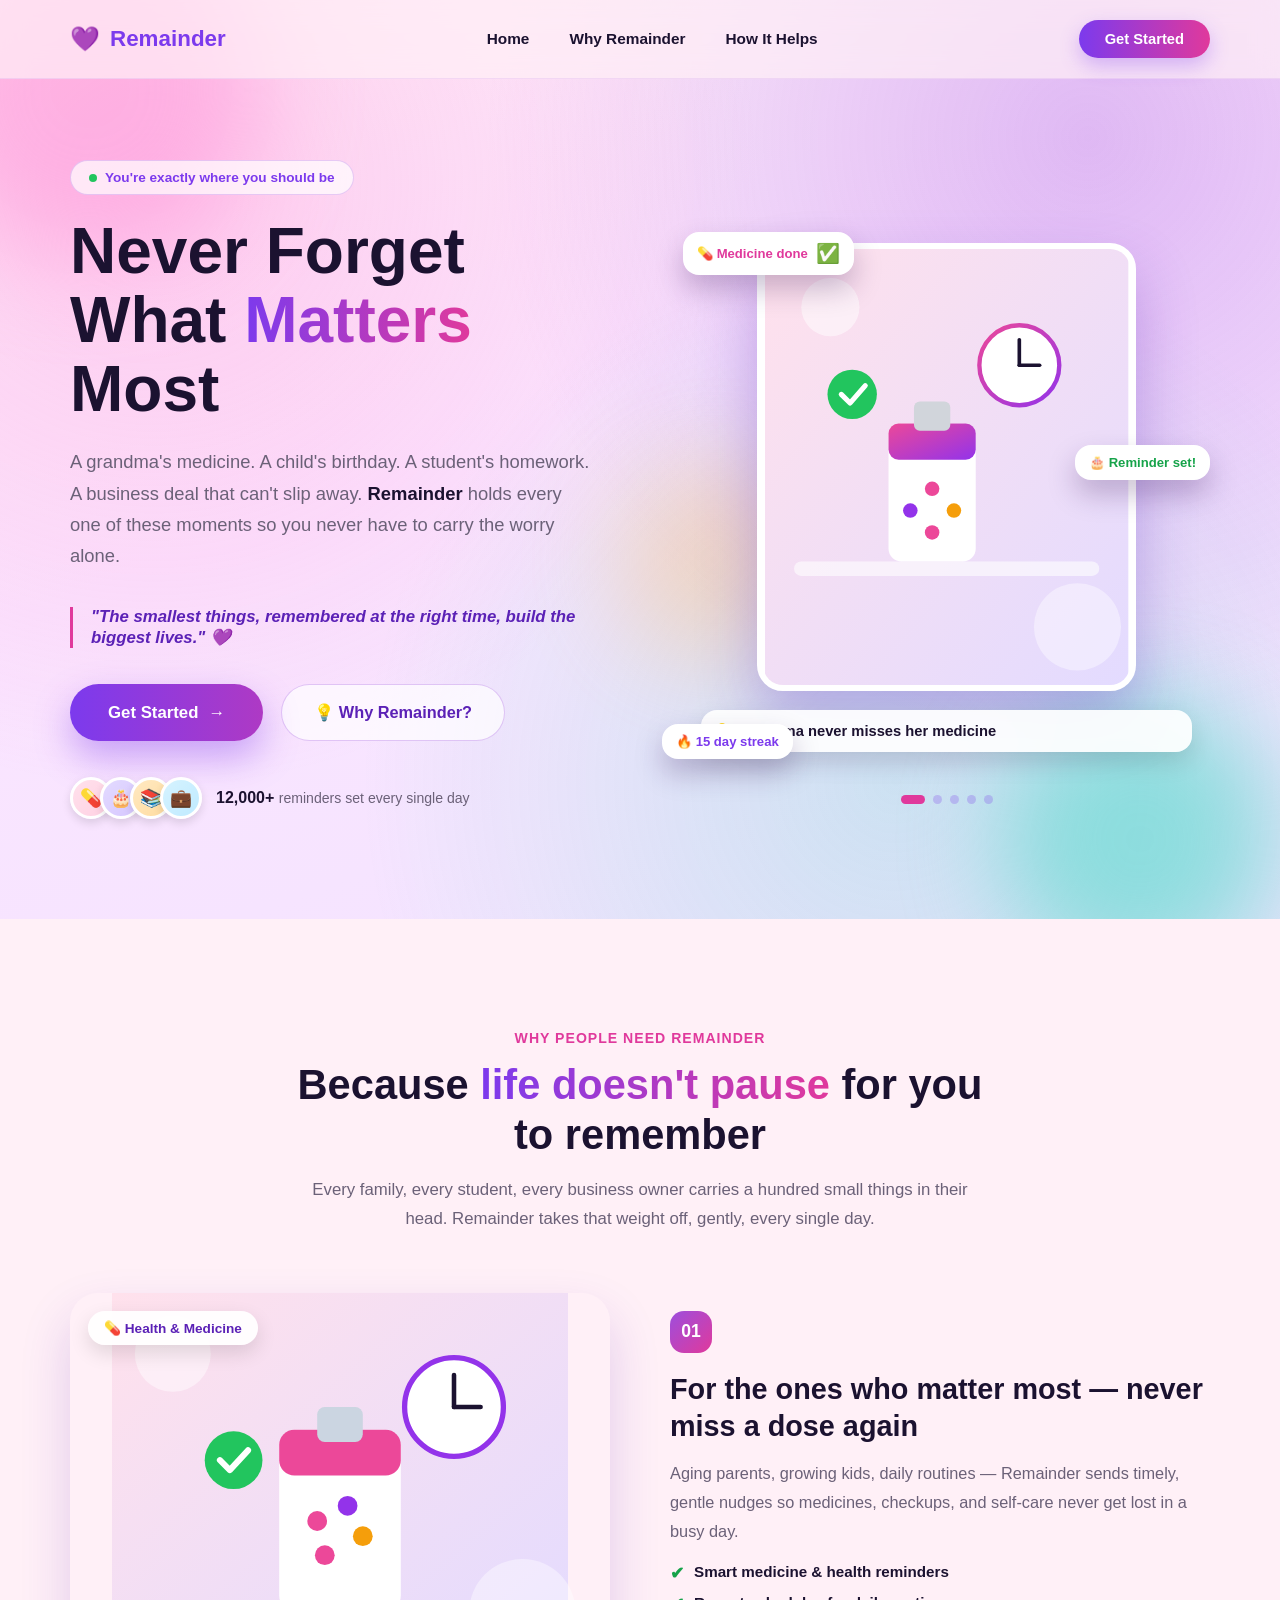
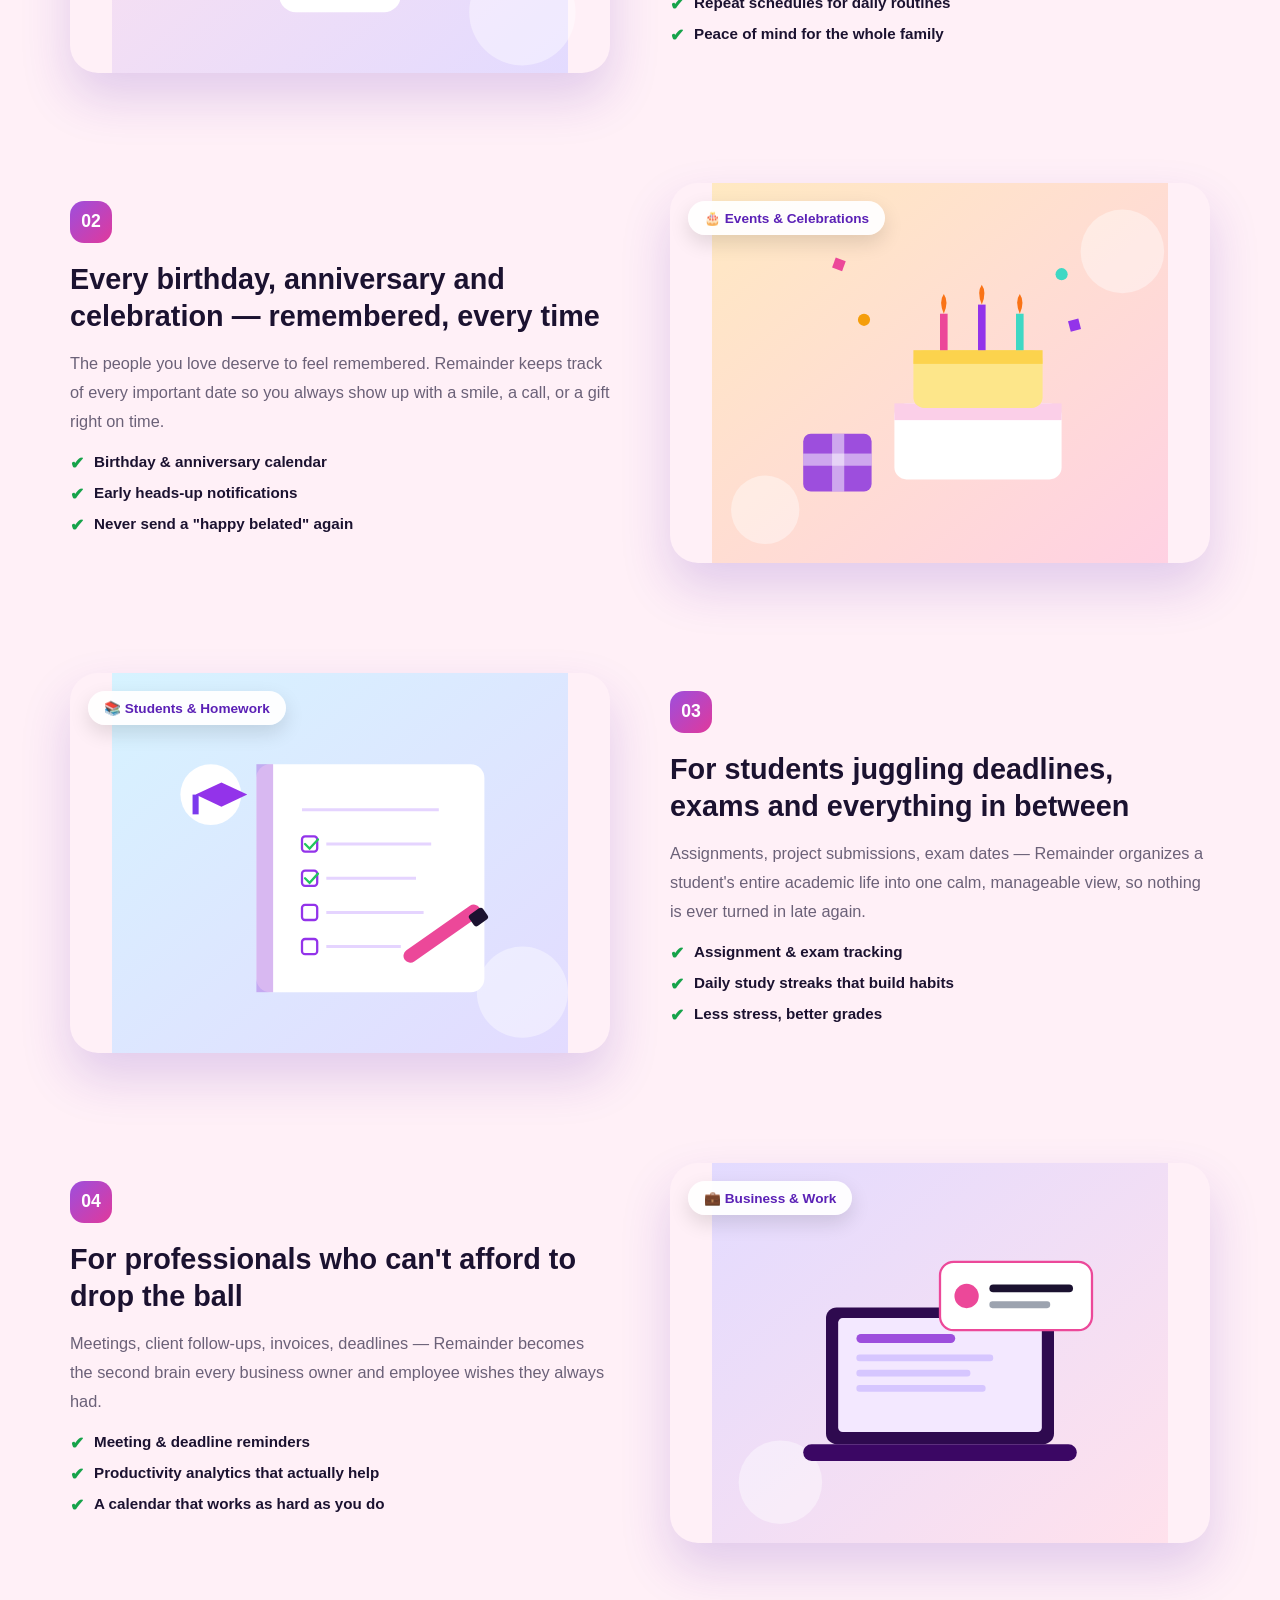
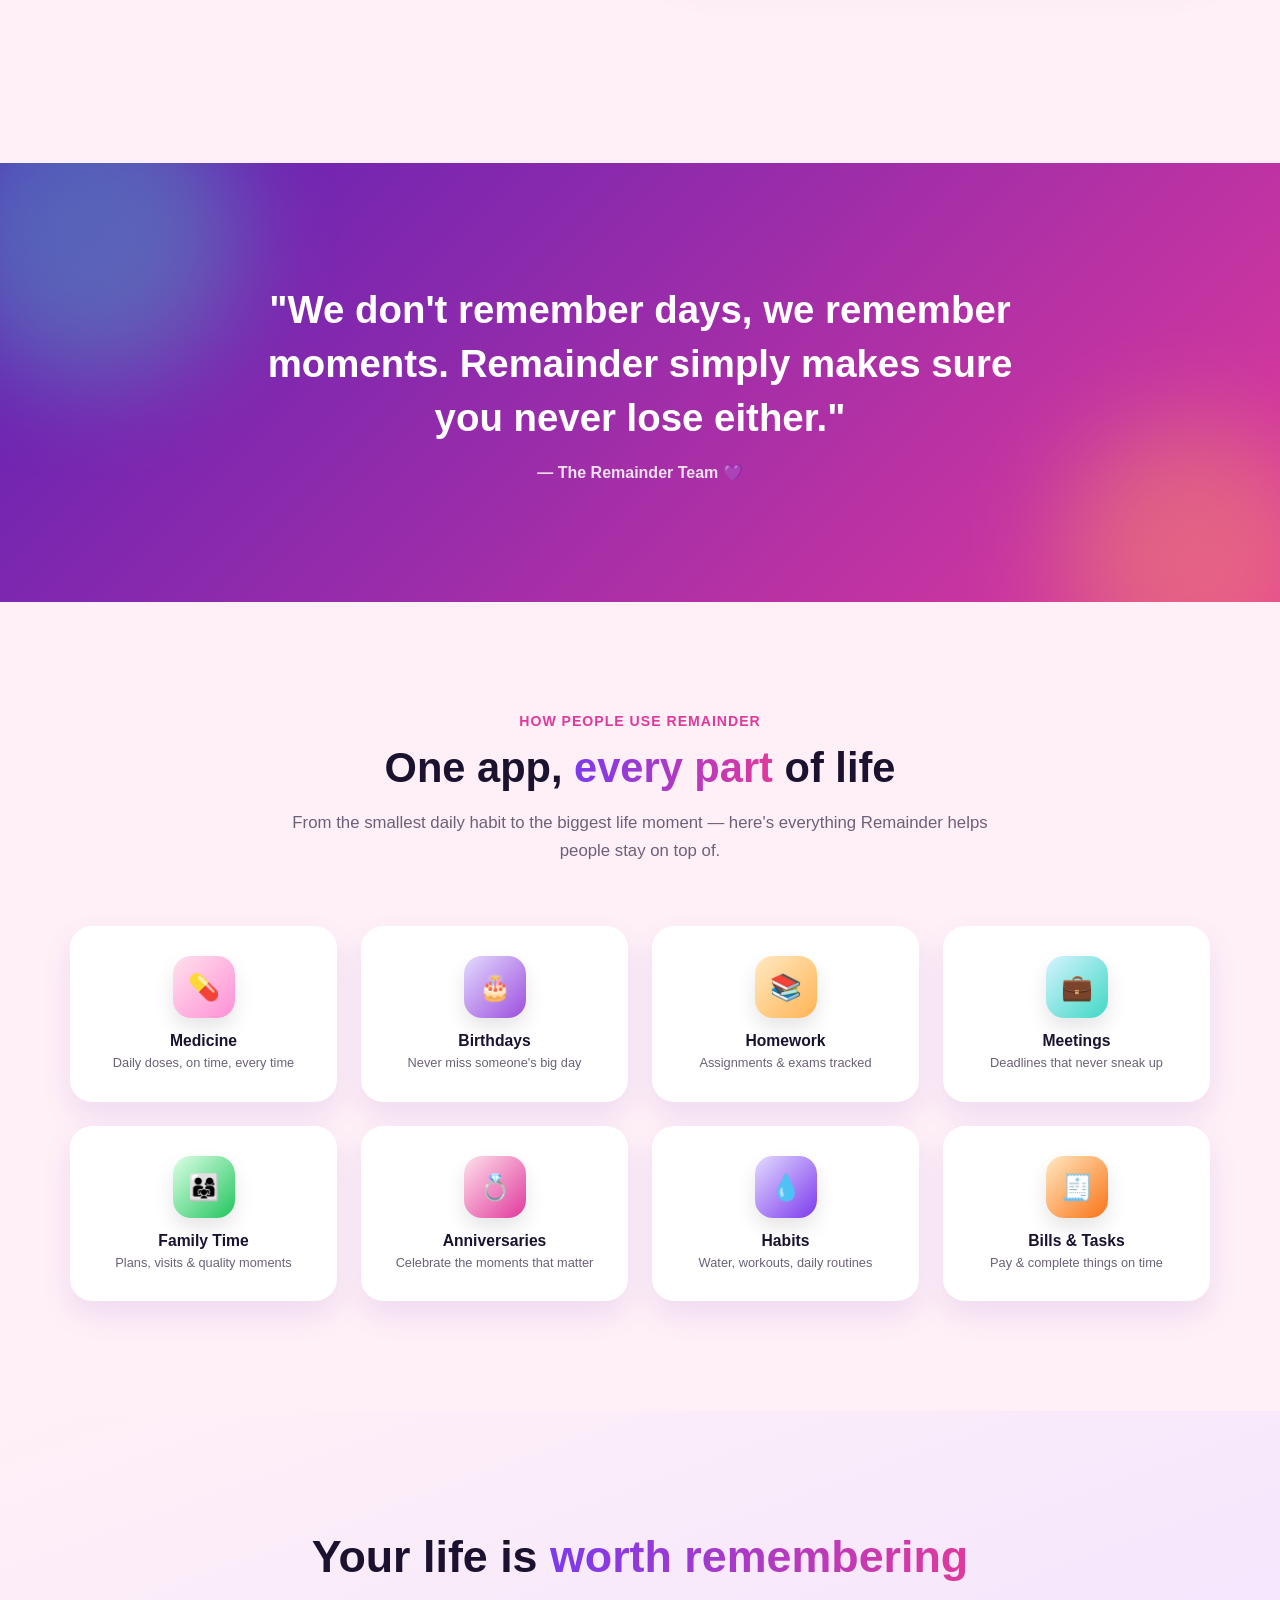
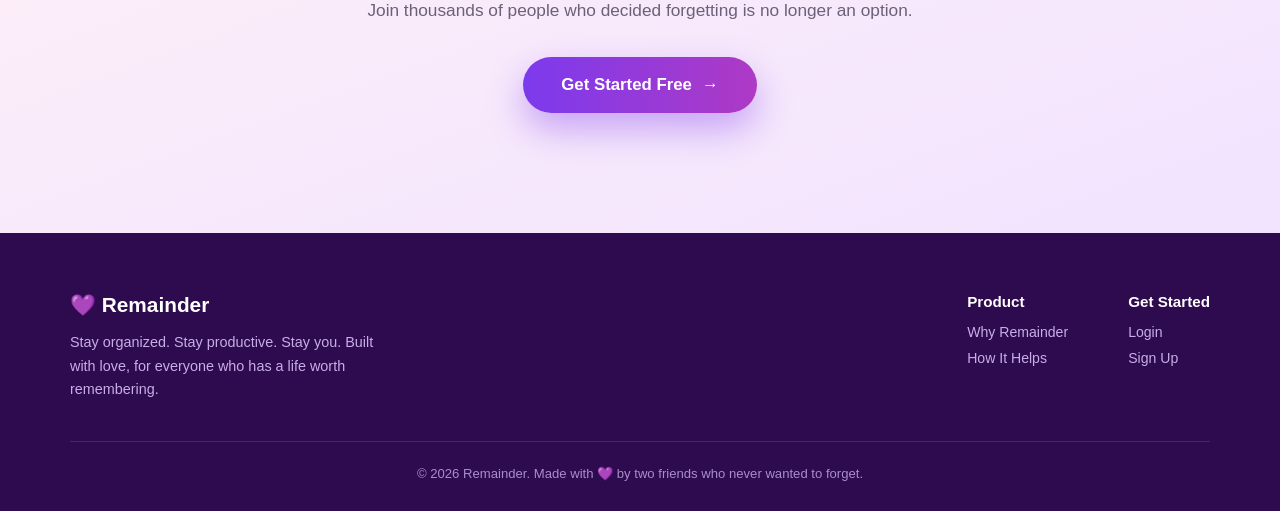
==== commit 28c63af5: "fix:removed the pic" ====
--- a/index.html
+++ b/index.html
@@ -160,63 +160,74 @@
     display:flex; align-items:center; gap:14px; margin-top:36px;
     opacity:0; animation:fadeUp .7s ease forwards .8s;
   }
-  .avatar-stack{display:flex;}
-  .avatar-stack img{
+  .trust-icons{display:flex;}
+  .trust-icons span{
     width:42px; height:42px; border-radius:50%; border:3px solid #fff;
-    margin-left:-12px; object-fit:cover; box-shadow:0 4px 10px rgba(0,0,0,0.15);
-  }
-  .avatar-stack img:first-child{margin-left:0;}
+    margin-left:-12px; display:flex; align-items:center; justify-content:center;
+    font-size:1.1rem; box-shadow:0 4px 10px rgba(0,0,0,0.12);
+  }
+  .trust-icons span:nth-child(1){background:linear-gradient(135deg,#ffe1ec,#ffd1e3);}
+  .trust-icons span:nth-child(2){background:linear-gradient(135deg,#e3dbff,#d6c6ff);}
+  .trust-icons span:nth-child(3){background:linear-gradient(135deg,#ffe9c2,#ffdca0);}
+  .trust-icons span:nth-child(4){background:linear-gradient(135deg,#d6f3ff,#bfeaff);}
+  .trust-icons span:first-child{margin-left:0;}
   .trust-row .num{font-weight:800; color:var(--ink);}
   .trust-row .txt{font-size:0.88rem; color:var(--grey);}
 
-  /* ---------- hero visual: floating real-photo cards (instagram-style) ---------- */
+  /* ---------- hero visual: illustrated SVG slideshow (auto swapping) ---------- */
   .hero-visual{position:relative; height:560px;}
-  .float-photo{
-    position:absolute; border-radius:22px; overflow:hidden;
-    box-shadow:0 25px 50px rgba(91,33,182,0.28);
-    border:5px solid #fff;
-    opacity:0;
-  }
-  .float-photo img{width:100%; height:100%; object-fit:cover; display:block;}
-
-  .fp1{ width:230px; height:300px; top:18%; left:8%; animation:popInPhoto .7s ease forwards 0.6s, floatPath1 9s ease-in-out infinite 1.3s; }
-  .fp2{ width:200px; height:260px; top:0%; left:52%; animation:popInPhoto .7s ease forwards 0.9s, floatPath2 10s ease-in-out infinite 1.6s; }
-  .fp3{ width:210px; height:270px; top:48%; left:48%; animation:popInPhoto .7s ease forwards 1.2s, floatPath3 11s ease-in-out infinite 1.9s; }
-  .fp4{ width:170px; height:170px; top:66%; left:4%; border-radius:50%; animation:popInPhoto .7s ease forwards 1.5s, floatPath4 8s ease-in-out infinite 2.2s; }
-
-  @keyframes popInPhoto{ from{opacity:0; transform:translateY(30px) scale(0.85);} to{opacity:1; transform:translateY(0) scale(1);} }
-  @keyframes floatPath1{0%{transform:translate(0,0) rotate(0deg);} 50%{transform:translate(10px,-18px) rotate(1.5deg);} 100%{transform:translate(0,0) rotate(0deg);}}
-  @keyframes floatPath2{0%{transform:translate(0,0) rotate(0deg);} 50%{transform:translate(-12px,16px) rotate(-2deg);} 100%{transform:translate(0,0) rotate(0deg);}}
-  @keyframes floatPath3{0%{transform:translate(0,0) rotate(0deg);} 50%{transform:translate(14px,14px) rotate(2deg);} 100%{transform:translate(0,0) rotate(0deg);}}
-  @keyframes floatPath4{0%{transform:translate(0,0) rotate(0deg);} 50%{transform:translate(-8px,-14px) rotate(-3deg);} 100%{transform:translate(0,0) rotate(0deg);}}
+
+  .slide-frame{
+    position:absolute; border-radius:26px; overflow:hidden;
+    border:6px solid #fff; box-shadow:0 30px 60px rgba(91,33,182,0.3);
+    top:6%; left:14%; width:72%; height:80%;
+    background:#fff;
+  }
+  .slide-svg-wrap{
+    position:absolute; inset:0; width:100%; height:100%;
+    opacity:0; transition:opacity 1s ease, transform 6s ease;
+    transform:scale(1.03);
+  }
+  .slide-svg-wrap svg{width:100%; height:100%; display:block;}
+  .slide-svg-wrap.active{opacity:1; transform:scale(1);}
+
+  .slide-caption{
+    position:absolute; bottom:18px; left:18px; right:18px;
+    background:rgba(255,255,255,0.92); backdrop-filter:blur(6px);
+    border-radius:16px; padding:12px 16px;
+    display:flex; align-items:center; gap:10px;
+    font-weight:700; font-size:0.92rem; color:var(--ink);
+    box-shadow:0 10px 24px rgba(0,0,0,0.12);
+    opacity:0; transform:translateY(10px); transition:opacity .5s ease, transform .5s ease;
+    z-index:6;
+  }
+  .slide-caption.active{opacity:1; transform:translateY(0);}
+
+  .dots-row{
+    position:absolute; bottom:-34px; left:14%; width:72%;
+    display:flex; justify-content:center; gap:8px;
+  }
+  .dots-row .dot-i{
+    width:9px; height:9px; border-radius:50%; background:rgba(124,58,237,0.25);
+    transition:all .3s ease; cursor:pointer;
+  }
+  .dots-row .dot-i.active{background:var(--magenta-500); width:24px; border-radius:6px;}
 
   .sticker{
     position:absolute; background:#fff; border-radius:16px; padding:10px 14px;
     box-shadow:0 14px 28px rgba(46,10,79,0.25); font-weight:700; font-size:0.82rem;
-    display:flex; align-items:center; gap:8px; z-index:5; opacity:0;
+    display:flex; align-items:center; gap:8px; z-index:8; opacity:0;
     animation:popInPhoto .6s ease forwards;
   }
-  .st1{ top:10%; left:42%; animation-delay:1.8s; color:var(--magenta-500); }
-  .st2{ top:60%; left:30%; animation-delay:2.1s; color:var(--violet-600); }
-  .st3{ bottom:6%; left:54%; animation-delay:2.4s; color:#16a34a; }
+  @keyframes popInPhoto{ from{opacity:0; transform:translateY(20px) scale(0.85);} to{opacity:1; transform:translateY(0) scale(1);} }
+  .st1{ top:4%; left:0%; animation-delay:1.4s; color:var(--magenta-500); }
+  .st2{ top:42%; right:0%; animation-delay:1.7s; color:#16a34a; }
+  .st3{ bottom:2%; left:-4%; animation-delay:2s; color:var(--violet-600); }
   .heartpop{font-size:1.2rem; animation:heartbeat 1.4s ease-in-out infinite;}
 
-  /* ============ MARQUEE STRIP ============ */
-  .marquee-strip{
-    background:linear-gradient(90deg,var(--violet-700),var(--magenta-500));
-    padding:16px 0; overflow:hidden; white-space:nowrap;
-  }
-  .marquee-track{
-    display:inline-block; padding-left:100%;
-    animation:scrollLeft 22s linear infinite;
-    color:#fff; font-weight:700; font-size:1.05rem; letter-spacing:0.5px;
-  }
-  .marquee-track span{margin:0 36px; opacity:0.95;}
-  @keyframes scrollLeft{from{transform:translateX(0);} to{transform:translateX(-100%);}}
-
-  /* ============ SOCIAL PROOF / QUOTE SECTION ============ */
+  /* ============ WHY SECTION (story + features) ============ */
   .section{padding:110px 70px;}
-  .section-head{text-align:center; max-width:680px; margin:0 auto 60px;}
+  .section-head{text-align:center; max-width:700px; margin:0 auto 60px;}
   .tag{
     display:inline-block; color:var(--magenta-500); font-weight:800; font-size:0.88rem;
     letter-spacing:1px; text-transform:uppercase; margin-bottom:14px;
@@ -231,60 +242,39 @@
   .reveal{opacity:0; transform:translateY(30px); transition:opacity .7s ease, transform .7s ease;}
   .reveal.in{opacity:1; transform:translateY(0);}
 
-  /* testimonial cards with real-feel photos */
-  .testimonial-grid{
-    display:grid; grid-template-columns:repeat(3,1fr); gap:30px;
-  }
-  .t-card{
-    background:#fff; border-radius:22px; padding:30px; position:relative;
-    box-shadow:0 18px 40px rgba(91,33,182,0.1);
-    transition:transform .3s ease, box-shadow .3s ease;
-  }
-  .t-card:hover{transform:translateY(-8px); box-shadow:0 26px 54px rgba(91,33,182,0.2);}
-  .t-card .quote-mark{font-size:2.6rem; color:var(--magenta-300); font-weight:900; line-height:1; margin-bottom:6px;}
-  .t-card p{color:var(--ink); font-size:0.98rem; line-height:1.65; margin-bottom:22px; min-height:96px;}
-  .t-user{display:flex; align-items:center; gap:14px;}
-  .t-user img{width:52px; height:52px; border-radius:50%; object-fit:cover; border:3px solid var(--pink-bg);}
-  .t-user .nm{font-weight:800; font-size:0.95rem;}
-  .t-user .rl{font-size:0.78rem; color:var(--grey);}
-  .t-card .stars{color:var(--amber-400); font-size:0.9rem; margin-top:4px;}
-
-  /* ============ FEATURE STRIP ============ */
-  .feature-strip{
-    background:linear-gradient(160deg,#f3e8ff, #ffe9f5);
-  }
-  .feature-grid{
-    display:grid; grid-template-columns:repeat(4,1fr); gap:26px;
-  }
-  .f-card{
-    background:#fff; border-radius:20px; padding:32px 26px; text-align:center;
-    box-shadow:0 16px 36px rgba(91,33,182,0.08);
-    transition:transform .3s ease, box-shadow .3s ease;
-  }
-  .f-card:hover{transform:translateY(-10px) rotate(-1deg); box-shadow:0 24px 50px rgba(91,33,182,0.18);}
-  .f-icon{
-    width:64px;height:64px; border-radius:18px; display:flex; align-items:center; justify-content:center;
-    font-size:1.8rem; margin:0 auto 18px;
+  .story-block{
+    display:grid; grid-template-columns:1fr 1fr; gap:60px; align-items:center;
+    margin-bottom:110px;
+  }
+  .story-block.reverse .story-img{order:2;}
+  .story-block.reverse .story-text{order:1;}
+
+  .story-img{
+    position:relative; border-radius:28px; overflow:hidden; box-shadow:0 24px 50px rgba(91,33,182,0.18);
+    transition:transform .4s ease, box-shadow .4s ease;
+  }
+  .story-img:hover{transform:translateY(-6px); box-shadow:0 32px 60px rgba(91,33,182,0.26);}
+  .story-img svg{width:100%; height:380px; display:block; transition:transform .5s ease;}
+  .story-img:hover svg{transform:scale(1.04);}
+  .story-img .badge{
+    position:absolute; top:18px; left:18px; background:rgba(255,255,255,0.94);
+    padding:9px 16px; border-radius:30px; font-weight:800; font-size:0.85rem; color:var(--violet-700);
+    box-shadow:0 8px 20px rgba(0,0,0,0.12); display:flex; align-items:center; gap:8px; z-index:5;
+  }
+
+  .story-text .num{
+    display:inline-flex; align-items:center; justify-content:center;
+    width:42px; height:42px; border-radius:14px; margin-bottom:18px;
     background:linear-gradient(135deg,var(--violet-500),var(--magenta-500));
-    box-shadow:0 10px 22px rgba(124,58,237,0.3);
-  }
-  .f-card h3{font-size:1.08rem; font-weight:800; margin-bottom:8px;}
-  .f-card p{font-size:0.88rem; color:var(--grey); line-height:1.6;}
-
-  /* ============ COMMUNITY PHOTO WALL ============ */
-  .wall-section{position:relative; overflow:hidden;}
-  .wall-grid{
-    display:grid; grid-template-columns:repeat(6,1fr); gap:16px;
-  }
-  .wall-grid img{
-    width:100%; height:160px; object-fit:cover; border-radius:16px;
-    box-shadow:0 10px 24px rgba(91,33,182,0.12);
-    transition:transform .35s ease, box-shadow .35s ease, filter .35s ease;
-    filter:saturate(0.95);
-  }
-  .wall-grid img:hover{transform:scale(1.06) rotate(-1deg); box-shadow:0 18px 36px rgba(91,33,182,0.28); filter:saturate(1.15);}
-  .wall-grid > div:nth-child(3n+2){margin-top:24px;}
-  .wall-grid > div:nth-child(4n){margin-top:-12px;}
+    color:#fff; font-weight:900; font-size:1.1rem;
+  }
+  .story-text h3{font-size:1.8rem; font-weight:800; margin-bottom:14px; line-height:1.3;}
+  .story-text p{color:var(--grey); font-size:1.02rem; line-height:1.75; margin-bottom:18px;}
+  .story-text ul{list-style:none;}
+  .story-text ul li{
+    display:flex; align-items:flex-start; gap:10px; margin-bottom:10px; color:var(--ink); font-weight:600; font-size:0.95rem;
+  }
+  .story-text ul li .chk{color:#16a34a; font-size:1.05rem;}
 
   /* ============ BIG QUOTE ============ */
   .big-quote{
@@ -302,6 +292,34 @@
     line-height:1.4; position:relative; z-index:2;
   }
   .big-quote .by{color:rgba(255,255,255,0.85); font-weight:600; position:relative; z-index:2;}
+
+  /* ============ USAGE WALL (replaces people grid) ============ */
+  .wall-section{position:relative; overflow:hidden;}
+  .wall-grid{
+    display:grid; grid-template-columns:repeat(4,1fr); gap:24px;
+  }
+  .use-tile{
+    background:#fff; border-radius:22px; padding:30px 20px; text-align:center;
+    box-shadow:0 14px 30px rgba(91,33,182,0.1);
+    transition:transform .3s ease, box-shadow .3s ease;
+  }
+  .use-tile:hover{transform:translateY(-8px) rotate(-1deg); box-shadow:0 22px 46px rgba(91,33,182,0.2);}
+  .use-icon{
+    width:62px; height:62px; border-radius:18px; margin:0 auto 14px;
+    display:flex; align-items:center; justify-content:center; font-size:1.6rem;
+    box-shadow:0 10px 20px rgba(0,0,0,0.1);
+  }
+  .use-tile h4{font-size:0.98rem; font-weight:800; margin-bottom:4px;}
+  .use-tile p{font-size:0.8rem; color:var(--grey); line-height:1.4;}
+
+  .ui1 .use-icon{background:linear-gradient(135deg,#ffe1ec,#ff8fd6);}
+  .ui2 .use-icon{background:linear-gradient(135deg,#e3dbff,#9d4edd);}
+  .ui3 .use-icon{background:linear-gradient(135deg,#ffe9c2,#ffb454);}
+  .ui4 .use-icon{background:linear-gradient(135deg,#d6f3ff,#3ed8c4);}
+  .ui5 .use-icon{background:linear-gradient(135deg,#dcffe6,#22c55e);}
+  .ui6 .use-icon{background:linear-gradient(135deg,#ffe1ec,#e0399c);}
+  .ui7 .use-icon{background:linear-gradient(135deg,#e3dbff,#7c3aed);}
+  .ui8 .use-icon{background:linear-gradient(135deg,#ffe9c2,#f97316);}
 
   /* ============ FINAL CTA ============ */
   .final-cta{
@@ -334,7 +352,6 @@
     text-align:center; font-size:0.82rem; color:#a98ec9;
   }
 
-  /* scroll-to-top floating heart button */
   .fab{
     position:fixed; bottom:30px; right:30px; width:54px; height:54px; border-radius:50%;
     background:linear-gradient(135deg,var(--violet-600),var(--magenta-500));
@@ -349,13 +366,14 @@
     nav{padding:16px 30px;}
     .nav-links{display:none;}
     .hero{padding:140px 30px 80px;}
-    .hero-grid{grid-template-columns:1fr; gap:80px;}
+    .hero-grid{grid-template-columns:1fr; gap:90px;}
     .hero h1{font-size:2.6rem;}
     .hero-visual{height:420px;}
     .section{padding:80px 30px;}
-    .testimonial-grid{grid-template-columns:1fr;}
-    .feature-grid{grid-template-columns:repeat(2,1fr);}
-    .wall-grid{grid-template-columns:repeat(3,1fr);}
+    .story-block{grid-template-columns:1fr;}
+    .story-block.reverse .story-img{order:1;}
+    .story-block.reverse .story-text{order:2;}
+    .wall-grid{grid-template-columns:repeat(2,1fr);}
     .footer-top{flex-direction:column;}
   }
 </style>
@@ -367,9 +385,8 @@
     <div class="nav-logo"><span class="heart">💜</span> Remainder</div>
     <div class="nav-links">
       <a href="#home">Home</a>
-      <a href="#features">Features</a>
-      <a href="#community">Community</a>
-      <a href="#stories">Stories</a>
+      <a href="#why">Why Remainder</a>
+      <a href="#community">How It Helps</a>
     </div>
     <button class="nav-cta" onclick="window.location.href='login.html'">Get Started</button>
   </nav>
@@ -382,32 +399,190 @@
 
     <div class="hero-grid">
       <div>
-        <div class="eyebrow"><span class="dot"></span> Trusted by people who refuse to forget</div>
+        <div class="eyebrow"><span class="dot"></span> You're exactly where you should be</div>
         <h1>Never Forget<br>What <span class="grad">Matters</span> Most</h1>
-        <p class="lead">Real people. Real lives. Real reminders. <b>Remainder</b> blends your tasks, notes, and life's little moments into one beautifully simple place — so nothing important ever slips away again.</p>
+        <p class="lead">A grandma's medicine. A child's birthday. A student's homework. A business deal that can't slip away. <b>Remainder</b> holds every one of these moments so you never have to carry the worry alone.</p>
         <p class="hero-quote">"The smallest things, remembered at the right time, build the biggest lives." 💜</p>
 
         <div class="cta-row">
           <button class="btn-primary" id="getStartedBtn">Get Started <span class="arrow">→</span></button>
-          <button class="btn-secondary" onclick="document.getElementById('stories').scrollIntoView({behavior:'smooth'})">▶ See Real Stories</button>
+          <button class="btn-secondary" onclick="document.getElementById('why').scrollIntoView({behavior:'smooth'})">💡 Why Remainder?</button>
         </div>
 
         <div class="trust-row">
-          <div class="avatar-stack">
-            <img src="https://i.pravatar.cc/100?img=47" alt="user">
-            <img src="https://i.pravatar.cc/100?img=12" alt="user">
-            <img src="https://i.pravatar.cc/100?img=33" alt="user">
-            <img src="https://i.pravatar.cc/100?img=5" alt="user">
+          <div class="trust-icons">
+            <span>💊</span><span>🎂</span><span>📚</span><span>💼</span>
           </div>
-          <div><span class="num">12,000+</span> <span class="txt">people already remembering smarter</span></div>
+          <div><span class="num">12,000+</span> <span class="txt">reminders set every single day</span></div>
         </div>
       </div>
 
       <div class="hero-visual">
-        <div class="float-photo fp1"><img src="https://i.pravatar.cc/400?img=44" alt="real user"></div>
-        <div class="float-photo fp2"><img src="https://i.pravatar.cc/400?img=68" alt="real user"></div>
-        <div class="float-photo fp3"><img src="https://i.pravatar.cc/400?img=25" alt="real user"></div>
-        <div class="float-photo fp4"><img src="https://i.pravatar.cc/300?img=9" alt="real user"></div>
+        <div class="slide-frame" id="slideFrame">
+
+          <!-- SLIDE 1: Medicine reminder -->
+          <div class="slide-svg-wrap active">
+            <svg viewBox="0 0 500 600" xmlns="http://www.w3.org/2000/svg">
+              <defs>
+                <linearGradient id="g1" x1="0" y1="0" x2="1" y2="1">
+                  <stop offset="0" stop-color="#ffe1ec"/><stop offset="1" stop-color="#e3dbff"/>
+                </linearGradient>
+                <linearGradient id="pillg" x1="0" y1="0" x2="1" y2="1">
+                  <stop offset="0" stop-color="#ec4899"/><stop offset="1" stop-color="#9333ea"/>
+                </linearGradient>
+              </defs>
+              <rect width="500" height="600" fill="url(#g1)"/>
+              <circle cx="90" cy="80" r="40" fill="#ffffff" opacity="0.5"/>
+              <circle cx="430" cy="520" r="60" fill="#ffffff" opacity="0.4"/>
+              <!-- table -->
+              <rect x="40" y="430" width="420" height="20" rx="10" fill="#ffffff" opacity="0.6"/>
+              <!-- pill bottle -->
+              <rect x="170" y="240" width="120" height="190" rx="18" fill="#ffffff"/>
+              <rect x="170" y="240" width="120" height="50" rx="14" fill="url(#pillg)"/>
+              <rect x="205" y="210" width="50" height="40" rx="8" fill="#d1d5db"/>
+              <circle cx="230" cy="330" r="10" fill="#ec4899"/>
+              <circle cx="200" cy="360" r="10" fill="#9333ea"/>
+              <circle cx="260" cy="360" r="10" fill="#f59e0b"/>
+              <circle cx="230" cy="390" r="10" fill="#ec4899"/>
+              <!-- clock -->
+              <circle cx="350" cy="160" r="55" fill="#ffffff"/>
+              <circle cx="350" cy="160" r="55" fill="none" stroke="url(#pillg)" stroke-width="6"/>
+              <line x1="350" y1="160" x2="350" y2="125" stroke="#1b1230" stroke-width="5" stroke-linecap="round"/>
+              <line x1="350" y1="160" x2="378" y2="160" stroke="#1b1230" stroke-width="5" stroke-linecap="round"/>
+              <!-- checkmark badge -->
+              <circle cx="120" cy="200" r="34" fill="#22c55e"/>
+              <path d="M105 200 L117 212 L138 188" stroke="#fff" stroke-width="7" fill="none" stroke-linecap="round" stroke-linejoin="round"/>
+            </svg>
+          </div>
+
+          <!-- SLIDE 2: Birthday reminder -->
+          <div class="slide-svg-wrap">
+            <svg viewBox="0 0 500 600" xmlns="http://www.w3.org/2000/svg">
+              <defs>
+                <linearGradient id="g2" x1="0" y1="0" x2="1" y2="1">
+                  <stop offset="0" stop-color="#ffe9c2"/><stop offset="1" stop-color="#ffd1e3"/>
+                </linearGradient>
+              </defs>
+              <rect width="500" height="600" fill="url(#g2)"/>
+              <circle cx="60" cy="500" r="50" fill="#ffffff" opacity="0.4"/>
+              <circle cx="440" cy="90" r="44" fill="#ffffff" opacity="0.45"/>
+              <!-- confetti -->
+              <rect x="80" y="120" width="10" height="10" fill="#ec4899" transform="rotate(20 85 125)"/>
+              <rect x="410" y="220" width="10" height="10" fill="#9333ea" transform="rotate(-15 415 225)"/>
+              <circle cx="120" cy="240" r="6" fill="#f59e0b"/>
+              <circle cx="380" cy="160" r="6" fill="#3ed8c4"/>
+              <rect x="350" y="380" width="10" height="10" fill="#22c55e" transform="rotate(35 355 385)"/>
+              <!-- cake -->
+              <rect x="150" y="380" width="200" height="90" rx="14" fill="#ffffff"/>
+              <rect x="150" y="380" width="200" height="20" fill="#fbcfe8"/>
+              <rect x="170" y="320" width="160" height="70" rx="12" fill="#fde68a"/>
+              <rect x="170" y="320" width="160" height="16" fill="#fcd34d"/>
+              <!-- candles -->
+              <rect x="200" y="280" width="8" height="40" fill="#ec4899"/>
+              <rect x="246" y="270" width="8" height="50" fill="#9333ea"/>
+              <rect x="292" y="280" width="8" height="40" fill="#3ed8c4"/>
+              <path d="M204 280 q-6 -14 0 -22 q6 8 0 22" fill="#f97316"/>
+              <path d="M250 270 q-6 -14 0 -22 q6 8 0 22" fill="#f97316"/>
+              <path d="M296 280 q-6 -14 0 -22 q6 8 0 22" fill="#f97316"/>
+              <!-- gift box -->
+              <rect x="90" y="430" width="70" height="60" rx="8" fill="#9d4edd"/>
+              <rect x="90" y="450" width="70" height="14" fill="#ffffff" opacity="0.5"/>
+              <rect x="118" y="430" width="14" height="60" fill="#ffffff" opacity="0.5"/>
+            </svg>
+          </div>
+
+          <!-- SLIDE 3: Notebook / homework -->
+          <div class="slide-svg-wrap">
+            <svg viewBox="0 0 500 600" xmlns="http://www.w3.org/2000/svg">
+              <defs>
+                <linearGradient id="g3" x1="0" y1="0" x2="1" y2="1">
+                  <stop offset="0" stop-color="#d6f3ff"/><stop offset="1" stop-color="#e3dbff"/>
+                </linearGradient>
+              </defs>
+              <rect width="500" height="600" fill="url(#g3)"/>
+              <circle cx="430" cy="500" r="55" fill="#ffffff" opacity="0.4"/>
+              <!-- notebook -->
+              <rect x="110" y="160" width="280" height="340" rx="16" fill="#ffffff"/>
+              <rect x="110" y="160" width="20" height="340" fill="#9d4edd" opacity="0.4"/>
+              <line x1="170" y1="220" x2="350" y2="220" stroke="#e5d4ff" stroke-width="3"/>
+              <rect x="170" y="255" width="18" height="18" rx="4" fill="none" stroke="#9333ea" stroke-width="3"/>
+              <path d="M173 264 l5 5 l9 -10" stroke="#22c55e" stroke-width="3" fill="none" stroke-linecap="round"/>
+              <line x1="198" y1="264" x2="340" y2="264" stroke="#e5d4ff" stroke-width="3"/>
+              <rect x="170" y="300" width="18" height="18" rx="4" fill="none" stroke="#9333ea" stroke-width="3"/>
+              <path d="M173 309 l5 5 l9 -10" stroke="#22c55e" stroke-width="3" fill="none" stroke-linecap="round"/>
+              <line x1="198" y1="309" x2="320" y2="309" stroke="#e5d4ff" stroke-width="3"/>
+              <rect x="170" y="345" width="18" height="18" rx="4" fill="none" stroke="#9333ea" stroke-width="3"/>
+              <line x1="198" y1="354" x2="335" y2="354" stroke="#e5d4ff" stroke-width="3"/>
+              <rect x="170" y="390" width="18" height="18" rx="4" fill="none" stroke="#9333ea" stroke-width="3"/>
+              <line x1="198" y1="399" x2="300" y2="399" stroke="#e5d4ff" stroke-width="3"/>
+              <!-- pen -->
+              <rect x="300" y="430" width="100" height="16" rx="8" fill="#ec4899" transform="rotate(-35 300 430)"/>
+              <rect x="370" y="395" width="20" height="16" rx="4" fill="#1b1230" transform="rotate(-35 370 395)"/>
+            </svg>
+          </div>
+
+          <!-- SLIDE 4: Laptop / business reminder -->
+          <div class="slide-svg-wrap">
+            <svg viewBox="0 0 500 600" xmlns="http://www.w3.org/2000/svg">
+              <defs>
+                <linearGradient id="g4" x1="0" y1="0" x2="1" y2="1">
+                  <stop offset="0" stop-color="#e3dbff"/><stop offset="1" stop-color="#ffe1ec"/>
+                </linearGradient>
+              </defs>
+              <rect width="500" height="600" fill="url(#g4)"/>
+              <circle cx="80" cy="500" r="50" fill="#ffffff" opacity="0.4"/>
+              <!-- laptop -->
+              <rect x="110" y="220" width="280" height="180" rx="14" fill="#2e0a4f"/>
+              <rect x="125" y="234" width="250" height="150" rx="6" fill="#f3e8ff"/>
+              <rect x="90" y="400" width="320" height="20" rx="10" fill="#3b0764"/>
+              <!-- screen lines -->
+              <rect x="145" y="255" width="120" height="10" rx="5" fill="#9d4edd"/>
+              <rect x="145" y="280" width="170" height="8" rx="4" fill="#d6c6ff"/>
+              <rect x="145" y="298" width="140" height="8" rx="4" fill="#d6c6ff"/>
+              <rect x="145" y="316" width="160" height="8" rx="4" fill="#d6c6ff"/>
+              <!-- notification card -->
+              <rect x="250" y="150" width="180" height="80" rx="16" fill="#ffffff" stroke="#ec4899" stroke-width="3"/>
+              <circle cx="280" cy="190" r="14" fill="#ec4899"/>
+              <path d="M274 190 a6 6 0 1 1 12 0" stroke="#fff" stroke-width="0" fill="#fff"/>
+              <rect x="305" y="178" width="100" height="9" rx="4" fill="#1b1230"/>
+              <rect x="305" y="196" width="70" height="8" rx="4" fill="#9ca3af"/>
+            </svg>
+          </div>
+
+          <!-- SLIDE 5: Calendar with bell -->
+          <div class="slide-svg-wrap">
+            <svg viewBox="0 0 500 600" xmlns="http://www.w3.org/2000/svg">
+              <defs>
+                <linearGradient id="g5" x1="0" y1="0" x2="1" y2="1">
+                  <stop offset="0" stop-color="#ffe9c2"/><stop offset="1" stop-color="#d6f3ff"/>
+                </linearGradient>
+              </defs>
+              <rect width="500" height="600" fill="url(#g5)"/>
+              <circle cx="420" cy="480" r="60" fill="#ffffff" opacity="0.4"/>
+              <!-- calendar -->
+              <rect x="110" y="160" width="280" height="280" rx="20" fill="#ffffff"/>
+              <rect x="110" y="160" width="280" height="60" rx="20" fill="#9333ea"/>
+              <rect x="150" y="140" width="16" height="50" rx="8" fill="#ec4899"/>
+              <rect x="334" y="140" width="16" height="50" rx="8" fill="#ec4899"/>
+              <g fill="#e9d8ff">
+                <circle cx="150" cy="260" r="12"/><circle cx="195" cy="260" r="12"/><circle cx="240" cy="260" r="12"/>
+                <circle cx="285" cy="260" r="12"/><circle cx="330" cy="260" r="12"/>
+                <circle cx="150" cy="305" r="12"/><circle cx="195" cy="305" r="12"/>
+                <circle cx="285" cy="305" r="12"/><circle cx="330" cy="305" r="12"/>
+                <circle cx="150" cy="350" r="12"/><circle cx="195" cy="350" r="12"/><circle cx="240" cy="350" r="12"/>
+                <circle cx="330" cy="350" r="12"/>
+              </g>
+              <circle cx="240" cy="305" r="16" fill="#ec4899"/>
+              <circle cx="285" cy="350" r="16" fill="#22c55e"/>
+              <!-- bell -->
+              <path d="M380 120 q-6 -34 -34 -34 q-28 0 -34 34 l-8 30 h84 z" fill="#f59e0b"/>
+              <circle cx="346" cy="156" r="9" fill="#b45309"/>
+            </svg>
+          </div>
+
+        </div>
+        <div class="slide-caption" id="slideCaption"></div>
+        <div class="dots-row" id="dotsRow"></div>
 
         <div class="sticker st1">💊 Medicine done <span class="heartpop">✅</span></div>
         <div class="sticker st2">🎂 Reminder set!</div>
@@ -416,114 +591,173 @@
     </div>
   </section>
 
-  <!-- MARQUEE -->
-  <div class="marquee-strip">
-    <div class="marquee-track">
-      <span>💜 NEVER MISS A MOMENT</span>
-      <span>✅ STAY ON TOP OF EVERYTHING</span>
-      <span>🔔 SMART REMINDERS, REAL LIFE</span>
-      <span>🌸 BUILT WITH LOVE, BY FRIENDS</span>
-      <span>💜 NEVER MISS A MOMENT</span>
-      <span>✅ STAY ON TOP OF EVERYTHING</span>
-      <span>🔔 SMART REMINDERS, REAL LIFE</span>
-      <span>🌸 BUILT WITH LOVE, BY FRIENDS</span>
+  <!-- WHY REMAINDER — story + features -->
+  <section class="section" id="why">
+    <div class="section-head reveal">
+      <span class="tag">Why People Need Remainder</span>
+      <h2>Because <span class="grad">life doesn't pause</span> for you to remember</h2>
+      <p>Every family, every student, every business owner carries a hundred small things in their head. Remainder takes that weight off, gently, every single day.</p>
     </div>
-  </div>
-
-  <!-- TESTIMONIALS -->
-  <section class="section" id="stories">
-    <div class="section-head reveal">
-      <span class="tag">Real People, Real Stories</span>
-      <h2>Loved by people <span class="grad">just like you</span></h2>
-      <p>Every quote below is from someone who, like you, just wants one less thing to worry about forgetting.</p>
+
+    <div class="story-block reveal">
+      <div class="story-img">
+        <div class="badge">💊 Health & Medicine</div>
+        <svg viewBox="0 0 600 500" xmlns="http://www.w3.org/2000/svg">
+          <defs>
+            <linearGradient id="sg1" x1="0" y1="0" x2="1" y2="1">
+              <stop offset="0" stop-color="#ffe1ec"/><stop offset="1" stop-color="#e3dbff"/>
+            </linearGradient>
+          </defs>
+          <rect width="600" height="500" fill="url(#sg1)"/>
+          <circle cx="80" cy="80" r="50" fill="#ffffff" opacity="0.45"/>
+          <circle cx="540" cy="420" r="70" fill="#ffffff" opacity="0.4"/>
+          <rect x="220" y="180" width="160" height="240" rx="22" fill="#ffffff"/>
+          <rect x="220" y="180" width="160" height="60" rx="20" fill="#ec4899"/>
+          <rect x="270" y="150" width="60" height="46" rx="10" fill="#cbd5e1"/>
+          <circle cx="270" cy="300" r="13" fill="#ec4899"/>
+          <circle cx="310" cy="280" r="13" fill="#9333ea"/>
+          <circle cx="330" cy="320" r="13" fill="#f59e0b"/>
+          <circle cx="280" cy="345" r="13" fill="#ec4899"/>
+          <circle cx="450" cy="150" r="65" fill="#ffffff"/>
+          <circle cx="450" cy="150" r="65" fill="none" stroke="#9333ea" stroke-width="7"/>
+          <line x1="450" y1="150" x2="450" y2="108" stroke="#1b1230" stroke-width="6" stroke-linecap="round"/>
+          <line x1="450" y1="150" x2="485" y2="150" stroke="#1b1230" stroke-width="6" stroke-linecap="round"/>
+          <circle cx="160" cy="220" r="38" fill="#22c55e"/>
+          <path d="M142 220 l13 13 l24 -26" stroke="#fff" stroke-width="8" fill="none" stroke-linecap="round" stroke-linejoin="round"/>
+        </svg>
+      </div>
+      <div class="story-text">
+        <div class="num">01</div>
+        <h3>For the ones who matter most — never miss a dose again</h3>
+        <p>Aging parents, growing kids, daily routines — Remainder sends timely, gentle nudges so medicines, checkups, and self-care never get lost in a busy day.</p>
+        <ul>
+          <li><span class="chk">✔</span> Smart medicine & health reminders</li>
+          <li><span class="chk">✔</span> Repeat schedules for daily routines</li>
+          <li><span class="chk">✔</span> Peace of mind for the whole family</li>
+        </ul>
+      </div>
     </div>
 
-    <div class="testimonial-grid">
-      <div class="t-card reveal">
-        <div class="quote-mark">"</div>
-        <p>I used to forget my own mom's birthday every single year. Remainder hasn't let that happen since the day I signed up.</p>
-        <div class="t-user">
-          <img src="https://i.pravatar.cc/120?img=32" alt="Aditya">
-          <div><div class="nm">Aditya R.</div><div class="rl">Student, Madurai</div></div>
-        </div>
-        <div class="stars">★★★★★</div>
-      </div>
-
-      <div class="t-card reveal">
-        <div class="quote-mark">"</div>
-        <p>Between work, medicines, and my kid's school events — this app feels like the second brain I always needed.</p>
-        <div class="t-user">
-          <img src="https://i.pravatar.cc/120?img=49" alt="Priya">
-          <div><div class="nm">Priya M.</div><div class="rl">Working Mom</div></div>
-        </div>
-        <div class="stars">★★★★★</div>
-      </div>
-
-      <div class="t-card reveal">
-        <div class="quote-mark">"</div>
-        <p>The streak feature genuinely turned remembering my routines into something I actually look forward to.</p>
-        <div class="t-user">
-          <img src="https://i.pravatar.cc/120?img=15" alt="Karthik">
-          <div><div class="nm">Karthik S.</div><div class="rl">Software Engineer</div></div>
-        </div>
-        <div class="stars">★★★★★</div>
+    <div class="story-block reverse reveal">
+      <div class="story-img">
+        <div class="badge">🎂 Events & Celebrations</div>
+        <svg viewBox="0 0 600 500" xmlns="http://www.w3.org/2000/svg">
+          <defs>
+            <linearGradient id="sg2" x1="0" y1="0" x2="1" y2="1">
+              <stop offset="0" stop-color="#ffe9c2"/><stop offset="1" stop-color="#ffd1e3"/>
+            </linearGradient>
+          </defs>
+          <rect width="600" height="500" fill="url(#sg2)"/>
+          <circle cx="540" cy="90" r="55" fill="#ffffff" opacity="0.4"/>
+          <circle cx="70" cy="430" r="45" fill="#ffffff" opacity="0.4"/>
+          <rect x="160" y="100" width="14" height="14" fill="#ec4899" transform="rotate(20 167 107)"/>
+          <rect x="470" y="180" width="14" height="14" fill="#9333ea" transform="rotate(-15 477 187)"/>
+          <circle cx="200" cy="180" r="8" fill="#f59e0b"/>
+          <circle cx="460" cy="120" r="8" fill="#3ed8c4"/>
+          <rect x="240" y="290" width="220" height="100" rx="16" fill="#ffffff"/>
+          <rect x="240" y="290" width="220" height="22" fill="#fbcfe8"/>
+          <rect x="265" y="220" width="170" height="76" rx="14" fill="#fde68a"/>
+          <rect x="265" y="220" width="170" height="18" fill="#fcd34d"/>
+          <rect x="300" y="172" width="10" height="48" fill="#ec4899"/>
+          <rect x="350" y="160" width="10" height="60" fill="#9333ea"/>
+          <rect x="400" y="172" width="10" height="48" fill="#3ed8c4"/>
+          <path d="M305 172 q-7 -16 0 -26 q7 10 0 26" fill="#f97316"/>
+          <path d="M355 160 q-7 -16 0 -26 q7 10 0 26" fill="#f97316"/>
+          <path d="M405 172 q-7 -16 0 -26 q7 10 0 26" fill="#f97316"/>
+          <rect x="120" y="330" width="90" height="76" rx="10" fill="#9d4edd"/>
+          <rect x="120" y="356" width="90" height="16" fill="#ffffff" opacity="0.5"/>
+          <rect x="158" y="330" width="16" height="76" fill="#ffffff" opacity="0.5"/>
+        </svg>
+      </div>
+      <div class="story-text">
+        <div class="num">02</div>
+        <h3>Every birthday, anniversary and celebration — remembered, every time</h3>
+        <p>The people you love deserve to feel remembered. Remainder keeps track of every important date so you always show up with a smile, a call, or a gift right on time.</p>
+        <ul>
+          <li><span class="chk">✔</span> Birthday & anniversary calendar</li>
+          <li><span class="chk">✔</span> Early heads-up notifications</li>
+          <li><span class="chk">✔</span> Never send a "happy belated" again</li>
+        </ul>
       </div>
     </div>
-  </section>
-
-  <!-- FEATURES -->
-  <section class="section feature-strip" id="features">
-    <div class="section-head reveal">
-      <span class="tag">Why People Stay</span>
-      <h2>Designed for <span class="grad">real, busy lives</span></h2>
-      <p>Every feature is built around one simple human truth — we all forget things. So we built something that won't.</p>
+
+    <div class="story-block reveal">
+      <div class="story-img">
+        <div class="badge">📚 Students & Homework</div>
+        <svg viewBox="0 0 600 500" xmlns="http://www.w3.org/2000/svg">
+          <defs>
+            <linearGradient id="sg3" x1="0" y1="0" x2="1" y2="1">
+              <stop offset="0" stop-color="#d6f3ff"/><stop offset="1" stop-color="#e3dbff"/>
+            </linearGradient>
+          </defs>
+          <rect width="600" height="500" fill="url(#sg3)"/>
+          <circle cx="540" cy="420" r="60" fill="#ffffff" opacity="0.4"/>
+          <rect x="190" y="120" width="300" height="300" rx="18" fill="#ffffff"/>
+          <rect x="190" y="120" width="22" height="300" fill="#9d4edd" opacity="0.4"/>
+          <line x1="250" y1="180" x2="430" y2="180" stroke="#e5d4ff" stroke-width="4"/>
+          <rect x="250" y="215" width="20" height="20" rx="4" fill="none" stroke="#9333ea" stroke-width="3"/>
+          <path d="M254 225 l6 6 l11 -12" stroke="#22c55e" stroke-width="3" fill="none" stroke-linecap="round"/>
+          <line x1="282" y1="225" x2="420" y2="225" stroke="#e5d4ff" stroke-width="4"/>
+          <rect x="250" y="260" width="20" height="20" rx="4" fill="none" stroke="#9333ea" stroke-width="3"/>
+          <path d="M254 270 l6 6 l11 -12" stroke="#22c55e" stroke-width="3" fill="none" stroke-linecap="round"/>
+          <line x1="282" y1="270" x2="400" y2="270" stroke="#e5d4ff" stroke-width="4"/>
+          <rect x="250" y="305" width="20" height="20" rx="4" fill="none" stroke="#9333ea" stroke-width="3"/>
+          <line x1="282" y1="315" x2="410" y2="315" stroke="#e5d4ff" stroke-width="4"/>
+          <rect x="250" y="350" width="20" height="20" rx="4" fill="none" stroke="#9333ea" stroke-width="3"/>
+          <line x1="282" y1="360" x2="380" y2="360" stroke="#e5d4ff" stroke-width="4"/>
+          <rect x="380" y="370" width="120" height="18" rx="9" fill="#ec4899" transform="rotate(-35 380 370)"/>
+          <rect x="468" y="320" width="22" height="18" rx="4" fill="#1b1230" transform="rotate(-35 468 320)"/>
+          <circle cx="130" cy="160" r="40" fill="#ffffff"/>
+          <path d="M110 160 l34 -16 l34 16 l-34 16 z" fill="#9333ea"/>
+          <rect x="106" y="160" width="8" height="26" fill="#7c3aed"/>
+        </svg>
+      </div>
+      <div class="story-text">
+        <div class="num">03</div>
+        <h3>For students juggling deadlines, exams and everything in between</h3>
+        <p>Assignments, project submissions, exam dates — Remainder organizes a student's entire academic life into one calm, manageable view, so nothing is ever turned in late again.</p>
+        <ul>
+          <li><span class="chk">✔</span> Assignment & exam tracking</li>
+          <li><span class="chk">✔</span> Daily study streaks that build habits</li>
+          <li><span class="chk">✔</span> Less stress, better grades</li>
+        </ul>
+      </div>
     </div>
 
-    <div class="feature-grid">
-      <div class="f-card reveal">
-        <div class="f-icon">🔔</div>
-        <h3>Smart Reminders</h3>
-        <p>Gentle nudges exactly when you need them — never too early, never too late.</p>
-      </div>
-      <div class="f-card reveal">
-        <div class="f-icon">📅</div>
-        <h3>Life Calendar</h3>
-        <p>Birthdays, meetings, medicines — all living together in one beautiful view.</p>
-      </div>
-      <div class="f-card reveal">
-        <div class="f-icon">🔥</div>
-        <h3>Daily Streaks</h3>
-        <p>Build habits that stick, one satisfying streak at a time.</p>
-      </div>
-      <div class="f-card reveal">
-        <div class="f-icon">📊</div>
-        <h3>Personal Analytics</h3>
-        <p>See your productivity grow with insights that actually mean something.</p>
-      </div>
-    </div>
-  </section>
-
-  <!-- COMMUNITY PHOTO WALL -->
-  <section class="section wall-section" id="community">
-    <div class="section-head reveal">
-      <span class="tag">Our Community</span>
-      <h2>The faces behind <span class="grad">every reminder</span></h2>
-      <p>Thousands of real people trust Remainder with the moments that matter most to them.</p>
-    </div>
-
-    <div class="wall-grid reveal">
-      <div><img src="https://i.pravatar.cc/300?img=21" alt="community"></div>
-      <div><img src="https://i.pravatar.cc/300?img=58" alt="community"></div>
-      <div><img src="https://i.pravatar.cc/300?img=3" alt="community"></div>
-      <div><img src="https://i.pravatar.cc/300?img=36" alt="community"></div>
-      <div><img src="https://i.pravatar.cc/300?img=64" alt="community"></div>
-      <div><img src="https://i.pravatar.cc/300?img=11" alt="community"></div>
-      <div><img src="https://i.pravatar.cc/300?img=27" alt="community"></div>
-      <div><img src="https://i.pravatar.cc/300?img=41" alt="community"></div>
-      <div><img src="https://i.pravatar.cc/300?img=52" alt="community"></div>
-      <div><img src="https://i.pravatar.cc/300?img=8" alt="community"></div>
-      <div><img src="https://i.pravatar.cc/300?img=60" alt="community"></div>
-      <div><img src="https://i.pravatar.cc/300?img=19" alt="community"></div>
+    <div class="story-block reverse reveal">
+      <div class="story-img">
+        <div class="badge">💼 Business & Work</div>
+        <svg viewBox="0 0 600 500" xmlns="http://www.w3.org/2000/svg">
+          <defs>
+            <linearGradient id="sg4" x1="0" y1="0" x2="1" y2="1">
+              <stop offset="0" stop-color="#e3dbff"/><stop offset="1" stop-color="#ffe1ec"/>
+            </linearGradient>
+          </defs>
+          <rect width="600" height="500" fill="url(#sg4)"/>
+          <circle cx="90" cy="420" r="55" fill="#ffffff" opacity="0.4"/>
+          <rect x="150" y="190" width="300" height="180" rx="14" fill="#2e0a4f"/>
+          <rect x="166" y="204" width="268" height="150" rx="6" fill="#f3e8ff"/>
+          <rect x="120" y="370" width="360" height="22" rx="11" fill="#3b0764"/>
+          <rect x="190" y="225" width="130" height="12" rx="6" fill="#9d4edd"/>
+          <rect x="190" y="252" width="180" height="9" rx="4" fill="#d6c6ff"/>
+          <rect x="190" y="272" width="150" height="9" rx="4" fill="#d6c6ff"/>
+          <rect x="190" y="292" width="170" height="9" rx="4" fill="#d6c6ff"/>
+          <rect x="300" y="130" width="200" height="90" rx="18" fill="#ffffff" stroke="#ec4899" stroke-width="3"/>
+          <circle cx="335" cy="175" r="16" fill="#ec4899"/>
+          <rect x="365" y="160" width="110" height="10" rx="5" fill="#1b1230"/>
+          <rect x="365" y="182" width="80" height="9" rx="4" fill="#9ca3af"/>
+        </svg>
+      </div>
+      <div class="story-text">
+        <div class="num">04</div>
+        <h3>For professionals who can't afford to drop the ball</h3>
+        <p>Meetings, client follow-ups, invoices, deadlines — Remainder becomes the second brain every business owner and employee wishes they always had.</p>
+        <ul>
+          <li><span class="chk">✔</span> Meeting & deadline reminders</li>
+          <li><span class="chk">✔</span> Productivity analytics that actually help</li>
+          <li><span class="chk">✔</span> A calendar that works as hard as you do</li>
+        </ul>
+      </div>
     </div>
   </section>
 
@@ -532,6 +766,26 @@
     <h2>"We don't remember days, we remember moments. Remainder simply makes sure you never lose either."</h2>
     <div class="by">— The Remainder Team 💜</div>
   </div>
+
+  <!-- USAGE WALL -->
+  <section class="section wall-section" id="community">
+    <div class="section-head reveal">
+      <span class="tag">How People Use Remainder</span>
+      <h2>One app, <span class="grad">every part</span> of life</h2>
+      <p>From the smallest daily habit to the biggest life moment — here's everything Remainder helps people stay on top of.</p>
+    </div>
+
+    <div class="wall-grid reveal">
+      <div class="use-tile ui1"><div class="use-icon">💊</div><h4>Medicine</h4><p>Daily doses, on time, every time</p></div>
+      <div class="use-tile ui2"><div class="use-icon">🎂</div><h4>Birthdays</h4><p>Never miss someone's big day</p></div>
+      <div class="use-tile ui3"><div class="use-icon">📚</div><h4>Homework</h4><p>Assignments & exams tracked</p></div>
+      <div class="use-tile ui4"><div class="use-icon">💼</div><h4>Meetings</h4><p>Deadlines that never sneak up</p></div>
+      <div class="use-tile ui5"><div class="use-icon">👨‍👩‍👧</div><h4>Family Time</h4><p>Plans, visits & quality moments</p></div>
+      <div class="use-tile ui6"><div class="use-icon">💍</div><h4>Anniversaries</h4><p>Celebrate the moments that matter</p></div>
+      <div class="use-tile ui7"><div class="use-icon">💧</div><h4>Habits</h4><p>Water, workouts, daily routines</p></div>
+      <div class="use-tile ui8"><div class="use-icon">🧾</div><h4>Bills & Tasks</h4><p>Pay & complete things on time</p></div>
+    </div>
+  </section>
 
   <!-- FINAL CTA -->
   <section class="final-cta">
@@ -550,9 +804,8 @@
       <div class="footer-cols">
         <div class="footer-col">
           <h4>Product</h4>
-          <a href="#features">Features</a>
-          <a href="#community">Community</a>
-          <a href="#stories">Stories</a>
+          <a href="#why">Why Remainder</a>
+          <a href="#community">How It Helps</a>
         </div>
         <div class="footer-col">
           <h4>Get Started</h4>
@@ -567,13 +820,11 @@
   <div class="fab" id="fabBtn">⬆</div>
 
 <script>
-  // navigate to login.html
   function goLogin(){ window.location.href = 'login.html'; }
   document.getElementById('getStartedBtn').addEventListener('click', goLogin);
   document.getElementById('finalCtaBtn').addEventListener('click', goLogin);
   document.querySelector('.nav-cta').addEventListener('click', goLogin);
 
-  // ripple on primary buttons
   document.querySelectorAll('.btn-primary').forEach(btn=>{
     btn.addEventListener('click', function(e){
       const circle = document.createElement('span');
@@ -588,31 +839,64 @@
     });
   });
 
-  // scroll reveal animation
+  // scroll reveal
   const revealEls = document.querySelectorAll('.reveal');
   const obs = new IntersectionObserver((entries)=>{
-    entries.forEach(en=>{
-      if(en.isIntersecting){ en.target.classList.add('in'); }
-    });
+    entries.forEach(en=>{ if(en.isIntersecting){ en.target.classList.add('in'); } });
   }, {threshold:0.15});
   revealEls.forEach(el=>obs.observe(el));
 
-  // floating action button show/hide + scroll to top
   const fab = document.getElementById('fabBtn');
   window.addEventListener('scroll', ()=>{
     if(window.scrollY > 500){ fab.classList.add('show'); } else { fab.classList.remove('show'); }
   });
   fab.addEventListener('click', ()=>{ window.scrollTo({top:0, behavior:'smooth'}); });
 
-  // navbar shrink on scroll
   const navEl = document.querySelector('nav');
   window.addEventListener('scroll', ()=>{
-    if(window.scrollY > 30){
-      navEl.style.boxShadow = '0 8px 24px rgba(91,33,182,0.1)';
-    } else {
-      navEl.style.boxShadow = 'none';
-    }
+    navEl.style.boxShadow = window.scrollY > 30 ? '0 8px 24px rgba(91,33,182,0.1)' : 'none';
   });
+
+  /* ---------------- HERO SLIDESHOW: fast auto-swap with captions + dots ---------------- */
+  const slides = [
+    {caption:"💊 Grandma never misses her medicine"},
+    {caption:"🎂 Every birthday remembered, every time"},
+    {caption:"📚 Homework & exams, always on track"},
+    {caption:"💼 Deadlines that never sneak up on you"},
+    {caption:"📅 Every important date, all in one view"}
+  ];
+  const slideWraps = document.querySelectorAll('#slideFrame .slide-svg-wrap');
+  const captionEl = document.getElementById('slideCaption');
+  const dotsRow = document.getElementById('dotsRow');
+  let current = 0;
+
+  slides.forEach((s,i)=>{
+    const d = document.createElement('div');
+    d.className = 'dot-i' + (i===0 ? ' active' : '');
+    d.addEventListener('click', ()=>goToSlide(i));
+    dotsRow.appendChild(d);
+  });
+
+  function renderCaption(i){
+    captionEl.innerHTML = `<span>${slides[i].caption}</span>`;
+    captionEl.classList.remove('active');
+    requestAnimationFrame(()=>captionEl.classList.add('active'));
+  }
+
+  function goToSlide(i){
+    slideWraps[current].classList.remove('active');
+    dotsRow.children[current].classList.remove('active');
+    current = i;
+    slideWraps[current].classList.add('active');
+    dotsRow.children[current].classList.add('active');
+    renderCaption(current);
+  }
+
+  renderCaption(0);
+  setInterval(()=>{
+    const next = (current + 1) % slideWraps.length;
+    goToSlide(next);
+  }, 2600);
 </script>
 
 </body>
